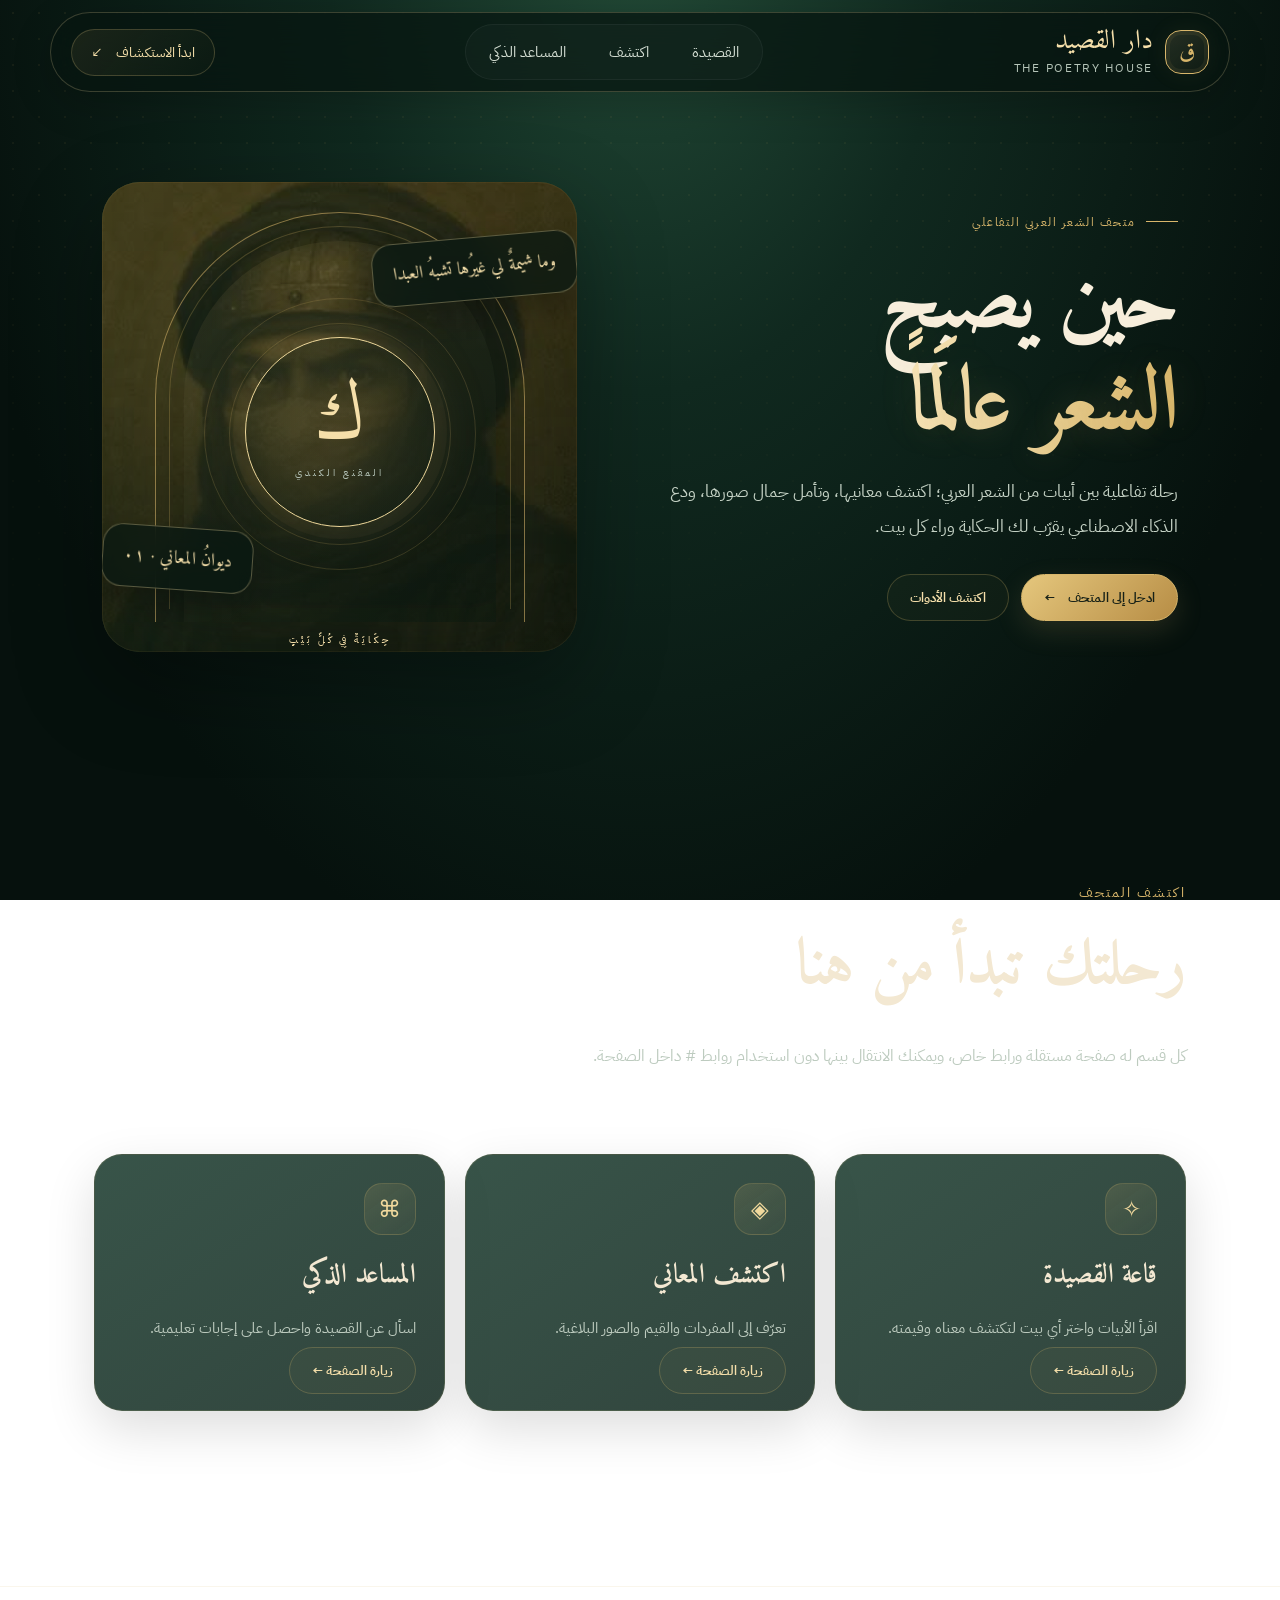
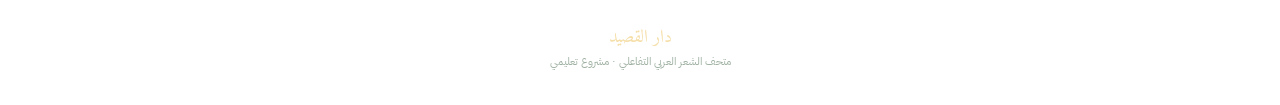
==== index.html @ 6279e316 "Initial website upload" ====
<!DOCTYPE html><html lang="ar" dir="rtl"><head><meta charset="UTF-8"><meta name="viewport" content="width=device-width, initial-scale=1.0"><meta name="theme-color" content="#071b18"><title>الرئيسية | دار القصيد</title><style>
@import url('https://fonts.googleapis.com/css2?family=Amiri:wght@400;700&family=IBM+Plex+Sans+Arabic:wght@400;500;600;700&display=swap');
:root{--bg:#071714;--bg2:#0b211c;--panel:#102a23;--panel2:#14352b;--gold:#d8b66b;--gold2:#f1d99d;--muted:#a9b9ae;--cream:#f4ead4;--line:rgba(216,182,107,.22);--shadow:0 24px 70px rgba(0,0,0,.35)}
*{box-sizing:border-box}html{scroll-behavior:smooth}body{margin:0;background:radial-gradient(ellipse at 50% -20%,#1b4535 0%,#0b211c 42%,#06120f 100%);color:var(--cream);font-family:'IBM Plex Sans Arabic',sans-serif;overflow-x:hidden}
body:before{content:"";position:fixed;inset:0;pointer-events:none;opacity:.12;background-image:radial-gradient(#d8b66b 1px,transparent 1px);background-size:34px 34px;mask-image:linear-gradient(to bottom,black,transparent 80%);z-index:-1}
a{color:inherit;text-decoration:none}button{font:inherit;cursor:pointer}
.topbar{height:76px;display:flex;align-items:center;justify-content:space-between;padding:0 clamp(18px,5vw,76px);border-bottom:1px solid rgba(216,182,107,.13);background:rgba(5,19,16,.68);backdrop-filter:blur(18px);position:sticky;top:0;z-index:20}
.brand{display:flex;align-items:center;gap:12px}.brand-mark{width:39px;height:39px;border:1px solid var(--gold);border-radius:50%;display:grid;place-items:center;color:var(--gold);font-family:Amiri;font-size:24px;box-shadow:inset 0 0 0 4px rgba(216,182,107,.08)}.brand-name{font-family:Amiri,serif;font-size:25px;color:var(--gold2);line-height:1}.brand-sub{font-size:10px;color:var(--muted);letter-spacing:2px;margin-top:4px}
.nav{display:flex;gap:28px;color:#c6d0c7;font-size:13px}.nav a{transition:.25s}.nav a:hover{color:var(--gold2)}.top-cta{border:1px solid var(--line);padding:9px 16px;border-radius:30px;color:var(--gold2);font-size:12px;background:rgba(216,182,107,.06)}
.hero{min-height:610px;display:grid;grid-template-columns:1.05fr .95fr;align-items:center;gap:30px;padding:72px clamp(22px,8vw,130px) 80px;position:relative;max-width:1500px;margin:auto}
.eyebrow{display:flex;align-items:center;gap:10px;color:var(--gold);font-size:12px;letter-spacing:1.5px}.eyebrow:before{content:"";width:32px;height:1px;background:var(--gold)}
.hero h1{font-family:Amiri,serif;font-size:clamp(52px,7vw,92px);line-height:1.14;margin:22px 0 18px;font-weight:700;color:#f7eedc}.hero h1 span{color:var(--gold2);text-shadow:0 0 36px rgba(216,182,107,.18)}
.hero p{max-width:550px;color:#b5c3b8;line-height:2.1;font-size:16px;margin:0 0 30px}
.actions{display:flex;gap:12px;flex-wrap:wrap}.btn{padding:13px 22px;border-radius:4px;border:1px solid var(--gold);font-weight:600;font-size:13px;transition:.25s}.btn.primary{background:linear-gradient(135deg,#e5c77e,#b38a43);color:#14231b;box-shadow:0 10px 30px rgba(216,182,107,.16)}.btn.primary:hover{transform:translateY(-3px);box-shadow:0 15px 36px rgba(216,182,107,.25)}.btn.ghost{color:var(--gold2);background:transparent}.btn.ghost:hover{background:rgba(216,182,107,.09)}
.hero-art{height:430px;position:relative;display:grid;place-items:center}
.arch{width:min(370px,82%);height:410px;border:1px solid rgba(216,182,107,.58);border-bottom:0;border-radius:190px 190px 0 0;position:relative;padding:12px;box-shadow:0 0 80px rgba(216,182,107,.08),inset 0 0 50px rgba(216,182,107,.04)}
.arch:before{content:"";position:absolute;inset:13px;border:1px solid rgba(216,182,107,.24);border-bottom:0;border-radius:180px 180px 0 0}
.arch-inner{position:absolute;inset:28px 28px 0;border-radius:160px 160px 0 0;background:radial-gradient(ellipse at 50% 35%,rgba(216,182,107,.18),transparent 55%),linear-gradient(180deg,#173b2e,#0a1d18);display:flex;align-items:center;justify-content:center;overflow:hidden}
.arch-inner:before,.arch-inner:after{content:"";position:absolute;border:1px solid rgba(216,182,107,.18);width:220px;height:220px;border-radius:50%;top:82px}
.arch-inner:after{width:270px;height:270px;top:57px}
.medallion{width:190px;height:190px;border:1px solid rgba(216,182,107,.55);border-radius:50%;display:grid;place-items:center;text-align:center;position:relative;z-index:2;background:rgba(5,20,16,.45);box-shadow:0 0 60px rgba(216,182,107,.12)}
.medallion .big{font-family:Amiri;font-size:78px;color:var(--gold2);line-height:1}.medallion small{font-size:10px;letter-spacing:3px;color:var(--muted)}
.floating{position:absolute;border:1px solid var(--line);background:rgba(8,28,22,.88);backdrop-filter:blur(10px);padding:12px 16px;color:var(--gold2);font-family:Amiri;font-size:18px;box-shadow:var(--shadow)}.float-one{top:55px;right:0;transform:rotate(-5deg)}.float-two{bottom:62px;left:0;transform:rotate(4deg)}
.hero-note{position:absolute;bottom:5px;right:50%;transform:translateX(50%);font-size:10px;letter-spacing:3px;color:rgba(216,182,107,.55);white-space:nowrap}
.section{max-width:1240px;margin:auto;padding:72px 28px}.section-head{display:flex;align-items:end;justify-content:space-between;gap:20px;margin-bottom:32px}.kicker{font-size:11px;letter-spacing:2px;color:var(--gold)}h2{font-family:Amiri,serif;font-size:clamp(34px,4vw,48px);margin:8px 0 0;color:#f3e8d2}.section-head p{color:var(--muted);font-size:13px;max-width:420px;line-height:1.9;margin:0}
.poem-layout{display:grid;grid-template-columns:1fr 310px;gap:22px;align-items:stretch}
.poem-card{border:1px solid var(--line);background:linear-gradient(145deg,rgba(20,53,43,.88),rgba(8,27,22,.92));padding:30px;position:relative;overflow:hidden;box-shadow:var(--shadow)}
.poem-card:before{content:"۞";position:absolute;left:18px;top:0;font-family:Amiri;font-size:100px;color:rgba(216,182,107,.055)}
.poem-top{display:flex;justify-content:space-between;align-items:center;margin-bottom:25px;position:relative}.poem-label{color:var(--gold);font-size:11px;letter-spacing:1px}.poem-count{font-size:11px;color:var(--muted)}
.verses{display:grid;gap:9px}.verse{display:grid;grid-template-columns:34px 1fr;gap:12px;padding:13px 12px;border:1px solid transparent;transition:.25s;cursor:pointer;align-items:center}.verse:hover,.verse.active{background:rgba(216,182,107,.07);border-color:rgba(216,182,107,.3)}.verse-num{color:var(--gold);font-family:Amiri;font-size:18px}.verse-text{font-family:Amiri,serif;font-size:clamp(17px,2vw,22px);line-height:1.9;color:#f2e9d9}
.detail-panel{border:1px solid var(--line);background:rgba(13,39,31,.8);padding:25px;display:flex;flex-direction:column;min-height:100%}.detail-label{color:var(--gold);font-size:10px;letter-spacing:1.5px}.detail-panel h3{font-family:Amiri;font-size:29px;font-weight:400;margin:13px 0;color:var(--gold2)}.detail-panel p{font-size:13px;line-height:2.1;color:#c0cdc2;margin:0}.detail-divider{height:1px;background:var(--line);margin:20px 0}.detail-meta{margin-top:auto;padding-top:18px;color:#8fa397;font-size:11px;line-height:1.9}.detail-actions{display:flex;gap:8px;margin-top:20px}.small-btn{flex:1;padding:10px 8px;background:transparent;border:1px solid var(--line);color:var(--gold2);font-size:11px}.small-btn:hover{background:rgba(216,182,107,.1)}
.features{display:grid;grid-template-columns:repeat(3,1fr);gap:15px}.feature{padding:24px;border:1px solid var(--line);background:linear-gradient(145deg,rgba(18,47,38,.8),rgba(8,25,20,.7));min-height:170px;position:relative;overflow:hidden;transition:.3s}.feature:hover{transform:translateY(-5px);border-color:rgba(216,182,107,.55)}.feature-icon{font-size:23px;color:var(--gold);margin-bottom:17px}.feature h3{font-family:Amiri;font-size:24px;margin:0 0 7px;color:#f1e6d1}.feature p{color:var(--muted);font-size:12px;line-height:1.9;margin:0}
.ai-section{background:linear-gradient(110deg,rgba(17,49,38,.85),rgba(7,24,19,.88));border-top:1px solid var(--line);border-bottom:1px solid var(--line)}.ai-wrap{max-width:1000px;margin:auto;padding:75px 28px;display:grid;grid-template-columns:.8fr 1.2fr;gap:55px;align-items:center}.ai-copy h2{font-size:43px}.ai-copy p{color:var(--muted);line-height:2;font-size:13px}.ai-chat{border:1px solid var(--line);background:#091d17;padding:22px;box-shadow:var(--shadow)}.chat-head{display:flex;align-items:center;gap:10px;padding-bottom:16px;border-bottom:1px solid var(--line);color:var(--gold2);font-size:13px}.status{width:7px;height:7px;border-radius:50%;background:#91c69a;box-shadow:0 0 12px #91c69a}.chat-messages{min-height:180px;max-height:270px;overflow:auto;padding:16px 0;display:flex;flex-direction:column;gap:12px}.bubble{padding:12px 14px;max-width:90%;font-size:12px;line-height:1.9}.bubble.bot{align-self:flex-start;background:#143329;color:#d9e3d8;border-right:2px solid var(--gold)}.bubble.user{align-self:flex-end;background:#d4b36c;color:#17251c}.chat-form{display:flex;gap:8px}.chat-form input{flex:1;min-width:0;background:#102820;border:1px solid var(--line);padding:13px;color:var(--cream);outline:none;font:inherit;font-size:12px}.chat-form input:focus{border-color:var(--gold)}.chat-form button{background:var(--gold);border:0;padding:0 17px;color:#15251c;font-weight:700;font-size:12px}
.footer{padding:30px 24px;text-align:center;color:#81958a;font-size:11px}.footer strong{font-family:Amiri;font-size:18px;color:var(--gold2);font-weight:400}
.modal{position:fixed;inset:0;background:rgba(0,0,0,.72);backdrop-filter:blur(8px);display:none;place-items:center;z-index:50;padding:20px}.modal.open{display:grid}.modal-box{width:min(620px,100%);background:#0d281f;border:1px solid var(--gold);padding:30px;position:relative;box-shadow:var(--shadow)}.modal-close{position:absolute;left:15px;top:12px;background:none;border:0;color:var(--gold);font-size:24px}.modal-box h3{font-family:Amiri;font-size:32px;color:var(--gold2);margin:0 0 12px}.modal-box p{color:#c1cec3;line-height:2;font-size:14px}.modal-verse{font-family:Amiri;font-size:23px;line-height:2;color:var(--cream);padding:18px;background:rgba(216,182,107,.07);border-right:2px solid var(--gold)}
@media(max-width:850px){.hero{grid-template-columns:1fr;padding-top:55px;text-align:center}.hero p{margin-inline:auto}.eyebrow,.actions{justify-content:center}.hero-art{height:380px;grid-row:1}.arch{height:350px}.poem-layout{grid-template-columns:1fr}.detail-panel{min-height:260px}.ai-wrap{grid-template-columns:1fr;gap:25px}.features{grid-template-columns:repeat(2,1fr)}.section-head{display:block}.section-head p{margin-top:12px}.nav{display:none}}
@media(max-width:520px){.topbar{height:65px}.brand-name{font-size:22px}.top-cta{font-size:10px;padding:8px 11px}.hero{padding-inline:20px}.hero-art{height:330px}.arch{height:315px;width:75%}.medallion{width:155px;height:155px}.medallion .big{font-size:62px}.float-one{right:-5px;top:35px}.float-two{left:-4px;bottom:42px}.section{padding:55px 16px}.poem-card{padding:18px 12px}.verse{grid-template-columns:25px 1fr;padding:10px 5px}.verse-text{font-size:17px}.features{grid-template-columns:1fr}.ai-wrap{padding:55px 16px}.ai-copy h2{font-size:36px}.chat-form button{padding:0 12px}}

.topbar{border-radius:0 0 22px 22px}.nav a[aria-current="page"]{color:var(--gold2);border-bottom:1px solid var(--gold);padding-bottom:7px}
.page-wrap{max-width:1200px;margin:0 auto;padding:65px 24px 85px}.page-intro{margin-bottom:30px}.page-intro h1{font-family:Amiri,serif;font-size:clamp(42px,6vw,68px);margin:10px 0;color:#f7eedc}.page-intro p{color:var(--muted);line-height:2;max-width:680px}
.home-grid{display:grid;grid-template-columns:repeat(3,1fr);gap:18px}.home-card{border:1px solid var(--line);border-radius:22px;padding:25px;background:linear-gradient(145deg,rgba(20,53,43,.88),rgba(8,27,22,.92));transition:.25s}.home-card:hover{transform:translateY(-5px);border-color:var(--gold)}.home-card h2{font-size:27px}.home-card p{color:var(--muted);line-height:2;font-size:13px}.round-panel{border:1px solid var(--line);border-radius:24px;background:rgba(13,39,31,.8);padding:25px;box-shadow:var(--shadow)}
@media(max-width:760px){.home-grid{grid-template-columns:1fr}.page-wrap{padding:45px 16px}}

/* Readability improvement */
.brand-sub{font-size:12px}.top-cta{font-size:14px}.nav{font-size:15px}
.kicker{font-size:14px}.home-card p{font-size:15px;line-height:2}
.page-intro p{font-size:17px}.small-btn{font-size:14px}
.bubble{font-size:16px;line-height:1.9}
@media(max-width:760px){.nav{gap:14px;font-size:14px}}

/* DAR AL-QASID — premium redesign */
:root{--bg:#071612;--bg2:#0b211a;--panel:rgba(18,43,33,.78);--panel2:#183b2d;--gold:#d8b66b;--gold2:#f5dfaa;--muted:#b5c4b8;--cream:#f7f0df;--line:rgba(232,201,132,.22);--shadow:0 28px 80px rgba(0,0,0,.32)}
body{background:radial-gradient(ellipse at 50% -12%,#244d39 0%,#10291f 35%,#06110d 78%);background-attachment:fixed}
body:before{opacity:.075;background-size:26px 26px}
.topbar{height:auto;min-height:76px;position:sticky;top:12px;margin:12px auto 0;width:min(1180px,calc(100% - 30px));padding:11px 20px;border:1px solid rgba(239,213,158,.22);border-radius:999px;background:rgba(7,22,16,.76);box-shadow:0 12px 40px #0003;backdrop-filter:blur(24px);gap:18px}
.brand-mark{width:44px;height:44px;border-radius:16px;background:linear-gradient(145deg,#f2d99d22,#d8b66b08);box-shadow:inset 0 0 0 4px #d8b66b12,0 0 24px #d8b66b12}
.brand-name{font-size:27px}.brand-sub{letter-spacing:1.7px}
.nav{gap:7px;padding:5px;border:1px solid #ffffff0c;border-radius:999px;background:#ffffff06}
.nav a{padding:11px 18px;border-radius:999px;color:#d4ded3;white-space:nowrap}
.nav a:hover,.nav a[aria-current="page"]{background:linear-gradient(135deg,#d8b66b22,#f4dfaa12);color:var(--gold2);box-shadow:inset 0 0 0 1px #d8b66b35}
.top-cta{padding:12px 19px;border-radius:999px;background:linear-gradient(135deg,#d8b66b18,#d8b66b05);white-space:nowrap}
.hero{max-width:1320px;min-height:660px;padding-top:80px;padding-bottom:90px;gap:clamp(30px,6vw,90px)}
.hero h1{letter-spacing:-1.5px}.hero h1 span{background:linear-gradient(90deg,#f6e4b8,#d8b66b);-webkit-background-clip:text;background-clip:text;color:transparent}
.hero-copy>p{font-size:17px;line-height:2.05;max-width:560px;color:#c5d2c5}
.hero-art{min-height:470px;position:relative;isolation:isolate;border-radius:38px;overflow:hidden;background:linear-gradient(145deg,#1b4834,#0b2119);box-shadow:0 32px 90px #0005,inset 0 0 0 1px #d8b66b30}
.hero-art:before{content:"";position:absolute;inset:0;background:linear-gradient(180deg,#06140a20,#06140a80),url('images.jpg') center/cover;opacity:.66;z-index:-1;transform:scale(1.03)}
.arch{filter:drop-shadow(0 22px 35px #0007)}.arch-inner{background:linear-gradient(145deg,#e8c87918,#07181155);backdrop-filter:blur(5px)}
.medallion{border-color:#f0d99b;background:radial-gradient(circle,#d8b66b25,#081a1250);box-shadow:0 0 0 12px #d8b66b0b,0 0 60px #d8b66b25}
.floating{border:1px solid #f1d99b55;background:#071711b9;backdrop-filter:blur(14px);border-radius:20px;padding:15px 20px;box-shadow:0 14px 35px #0004}
.hero-note{color:#f5dfaa;text-shadow:0 2px 15px #000}
.page-wrap{max-width:1220px;padding-inline:clamp(18px,5vw,65px)}
.page-intro{padding:65px 0 36px}.page-intro h1,.page-intro h2{font-size:clamp(38px,5vw,65px);letter-spacing:-.8px}
.page-intro p{font-size:16px;line-height:2;color:#bdcbbf;max-width:680px}
.home-grid{gap:20px}.home-card,.round-panel,.poem-card{border:1px solid #d8b66b20;border-radius:28px;background:linear-gradient(145deg,#153629d9,#0d241bd9);box-shadow:0 18px 50px #0002;overflow:hidden;transition:transform .3s,border-color .3s,box-shadow .3s}
.home-card{padding:28px;position:relative}.home-card:hover{transform:translateY(-5px);border-color:#d8b66b65;box-shadow:0 25px 60px #0003}
.home-card h2{font-size:27px}.home-card p{font-size:15px;line-height:1.95;color:#bdcbbf}
.feature-icon{width:52px;height:52px;border-radius:18px;display:grid;place-items:center;background:linear-gradient(145deg,#d8b66b24,#d8b66b08);border:1px solid #d8b66b35;color:#f1d99d;font-size:23px}
.btn,.small-btn{border-radius:999px!important}.btn{padding:13px 22px}.btn.primary{background:linear-gradient(135deg,#e5c77d,#b78d45);color:#172117;box-shadow:0 10px 28px #d8b66b25}.btn.ghost{border:1px solid #d8b66b40;background:#d8b66b08}
.round-panel{padding:clamp(18px,3vw,32px)}.poem-layout{gap:22px}.poem-card{background:#0d241b;padding:20px;border-radius:24px}
.verse{border-radius:18px;margin:9px 0;padding:17px 20px;transition:.25s}.verse:hover,.verse.active{background:#d8b66b12;border-color:#d8b66b55}
.verse-text{font-size:clamp(18px,2.2vw,24px);line-height:2.2}
.footer{margin-top:90px;padding:35px 20px;border-top:1px solid #d8b66b20;color:#9fb1a2;text-align:center}
.chat-head{border-radius:18px;padding:16px;background:#d8b66b0d}.bubble{border-radius:20px!important;line-height:1.9}.chat-form input{border-radius:999px!important}.chat-form button{border-radius:999px!important;background:linear-gradient(135deg,#e5c77d,#b78d45);color:#172117}
.quiz-card,details,.qa-item{border-radius:20px!important}.quiz-card{background:#102b20!important;border:1px solid #d8b66b22!important}
img{max-width:100%}
@media(max-width:760px){.topbar{top:7px;margin-top:7px;width:calc(100% - 14px);padding:9px 12px;border-radius:26px;flex-wrap:wrap;justify-content:center}.brand{margin-inline:auto}.nav{order:3;width:100%;justify-content:center;gap:2px}.nav a{padding:10px 13px;font-size:12px}.top-cta{display:none}.hero{grid-template-columns:1fr;padding:55px 20px 45px;min-height:auto}.hero-art{min-height:350px;order:-1;border-radius:28px}.hero h1{font-size:clamp(48px,12vw,72px)}.page-intro{padding-top:45px}.home-grid{grid-template-columns:1fr!important}.floating{font-size:12px}.page-wrap{padding-inline:18px}}

</style></head><body>
<header class="topbar">
 <a class="brand" href="/"><div class="brand-mark">ق</div><div><div class="brand-name">دار القصيد</div><div class="brand-sub">THE POETRY HOUSE</div></div></a>
 <nav class="nav"><a href="/page/poem/" >القصيدة</a><a href="/page/discover/" >اكتشف</a><a href="/page/ask/" >المساعد الذكي</a></nav>
 <a class="top-cta" href="/page/poem/">ابدأ الاستكشاف　↙</a>
</header>
<main class="hero"><div class="hero-copy"><div class="eyebrow">متحف الشعر العربي التفاعلي</div><h1>حين يصبح<br><span>الشعر عالَماً</span></h1><p>رحلة تفاعلية بين أبيات من الشعر العربي؛ اكتشف معانيها، وتأمل جمال صورها، ودع الذكاء الاصطناعي يقرّب لك الحكاية وراء كل بيت.</p><div class="actions"><a class="btn primary" href="/page/poem/">ادخل إلى المتحف　←</a><a class="btn ghost" href="/page/discover/">اكتشف الأدوات</a></div></div><div class="hero-art"><div class="arch"><div class="arch-inner"><div class="medallion"><div><div class="big">ك</div><small>المقنع الكندي</small></div></div></div></div><div class="floating float-one">وما شيمةٌ لي غيرُها تشبهُ العبدا</div><div class="floating float-two">ديوانُ المعاني · ٠١</div><div class="hero-note">حِكَايَةٌ فِي كُلِّ بَيْتٍ</div></div></main>
<section class="page-wrap"><div class="page-intro"><div class="kicker">اكتشف المتحف</div><h2>رحلتك تبدأ من هنا</h2><p>كل قسم له صفحة مستقلة ورابط خاص، ويمكنك الانتقال بينها دون استخدام روابط # داخل الصفحة.</p></div><div class="home-grid"><a class="home-card" href="/page/poem/"><div class="feature-icon">✧</div><h2>قاعة القصيدة</h2><p>اقرأ الأبيات واختر أي بيت لتكتشف معناه وقيمته.</p><span class="btn ghost">زيارة الصفحة ←</span></a><a class="home-card" href="/page/discover/"><div class="feature-icon">◈</div><h2>اكتشف المعاني</h2><p>تعرّف إلى المفردات والقيم والصور البلاغية.</p><span class="btn ghost">زيارة الصفحة ←</span></a><a class="home-card" href="/page/ask/"><div class="feature-icon">⌘</div><h2>المساعد الذكي</h2><p>اسأل عن القصيدة واحصل على إجابات تعليمية.</p><span class="btn ghost">زيارة الصفحة ←</span></a></div></section><footer class="footer"><strong>دار القصيد</strong><br>متحف الشعر العربي التفاعلي · مشروع تعليمي</footer><script>
const data=[
{title:"حفظ الغائب",verse:"وَإِنْ ضَيَّعُوا غَيْبِي حَفِظْتُ غُيُوبَهُمْ　　وَإِنْ هُمْ هَوَوْا فِي غَيِّهِمْ هَوَيْتُ لَهُمْ رُشْدَا",text:"يعبّر الشاعر عن الوفاء؛ فإذا أساء الآخرون إليه في غيابه، فإنه يحفظ أسرارهم ولا يذكرهم بسوء. وحتى إن ضلّوا الطريق، يتمنى لهم الهداية والرشد.",value:"الوفاء، حفظ الأسرار، وتمني الخير للآخرين.",meta:"تأمل: الخُلُق الكريم يظهر عندما لا يكون صاحبه حاضرًا ليراه الناس."},
{title:"التفاؤل للآخرين",verse:"وَإِنْ زَجَرُوا طَيْرًا بِنَحْسٍ تَمُرُّ بِي　　زَجَرْتُ لَهُمْ طَيْرًا تَمُرُّ بِهِمْ سَعْدَا",text:"يشير البيت إلى أن الشاعر لا يبادل الناس التشاؤم أو يتمنى لهم السوء؛ بل يتمنى لهم الحظ الطيب والخير، حتى لو قابل منهم ما لا يسرّه.",value:"التفاؤل، حسن النية، وتمني الخير للناس.",meta:"الفكرة: لا تجعل تصرفات الآخرين السيئة تغيّر نيتك الطيبة."},
{title:"المحبة رغم القطيعة",verse:"وَإِنْ قَطَعُوا مِنِّي الأَوَاصِرَ ضِلَّةً　　وَصَلْتُ لَهُمْ مِنِّي المَحَبَّةَ وَالوُدَّا",text:"حتى لو قطع الآخرون روابط المودة معه بسبب خطأ أو جفاء، فإنه يختار أن يصلهم بالمحبة والود، ولا يرد القطيعة بقطيعة مثلها.",value:"صلة العلاقات، التسامح، والمحبة.",meta:"مفردة: الأواصر تعني الروابط والصلات بين الناس."},
{title:"ترك الحقد",verse:"وَلَا أَحْمِلُ الحِقْدَ القَدِيمَ عَلَيْهِمُ　　وَلَيْسَ كَرِيمُ القَوْمِ مَنْ يَحْمِلُ الحِقْدَا",text:"يؤكد الشاعر أنه لا يحتفظ بالضغينة في قلبه، ويرى أن صاحب الخُلُق الكريم لا يجعل الحقد صفة ملازمة له.",value:"العفو، التسامح، ونقاء القلب.",meta:"رسالة البيت: القوة الأخلاقية تظهر في القدرة على تجاوز الإساءة."},
{title:"الكرم والعطاء",verse:"لَهُمْ جُلُّ مَالِي إِنْ تَتَابَعَ لِي غِنًى　　وَإِنْ قَلَّ مَالِي لَمْ أُكَلِّفْهُمُ رِفْدَا",text:"يقول الشاعر إنه يعطي الآخرين من ماله الكثير عندما يكون ميسورًا، أما إذا قلّ ماله فلا يحمّلهم مسؤولية مساعدته أو يطلب منهم العطاء.",value:"الكرم، العزة، ومراعاة أحوال الآخرين.",meta:"مفردة: الرِّفد هو العون أو المساعدة."},
{title:"إكرام الضيف",verse:"وَإِنِّي لَعَبْدُ الضَّيْفِ مَا دَامَ نَازِلًا　　وَمَا شِيمَةٌ لِي غَيْرُهَا تُشْبِهُ العَبْدَا",text:"يبالغ الشاعر في وصف تواضعه وخدمته للضيف؛ فهو يكرمه ويعتني به طوال إقامته، ويعدّ إكرام الضيف من أبرز صفاته.",value:"الضيافة، التواضع، وخدمة الضيف.",meta:"مفردة: شيمة تعني الخُلُق أو الصفة الثابتة في الإنسان."}
];
let current=0;
const $=id=>document.getElementById(id);
function selectVerse(i){current=(i+data.length)%data.length;document.querySelectorAll('.verse').forEach((v,n)=>v.classList.toggle('active',n===current));const d=data[current];$('detailPanel').querySelector('.detail-label').textContent='نافذة المعنى · البيت '+['٨','٩','١٠','١١','١٢','١٣'][current];$('detailTitle').textContent=d.title;$('detailText').textContent=d.text;$('detailValue').textContent=d.value;$('detailMeta').textContent=d.meta;}
document.querySelectorAll('.verse').forEach(v=>v.addEventListener('click',()=>selectVerse(Number(v.dataset.index))));
$('nextVerse').addEventListener('click',()=>selectVerse(current+1));
$('openVerse').addEventListener('click',()=>{const d=data[current];$('modalTitle').textContent=d.title;$('modalVerse').textContent=d.verse;$('modalExplain').textContent=d.text;$('verseModal').classList.add('open')});
$('closeModal').addEventListener('click',()=>$('verseModal').classList.remove('open'));
$('verseModal').addEventListener('click',e=>{if(e.target===$('verseModal'))$('verseModal').classList.remove('open')});
function answer(q){
 const s=q.toLowerCase();
 if(s.includes('الفكرة')||s.includes('عام'))return 'تدور الأبيات حول مكارم الأخلاق: الوفاء، وحفظ الأسرار، وتمني الخير للآخرين، وصلة المودة، وترك الحقد، والكرم، وإكرام الضيف. ويقدّم الشاعر هذه الصفات بوصفها مبادئ ثابتة لا تتغير بسبب إساءة الآخرين.';
 if(s.includes('الأواصر'))return 'الأواصر هي الروابط والصلات التي تجمع الناس، مثل روابط القرابة والصداقة والمودة. وفي البيت يقول الشاعر إنه يحافظ على المحبة حتى لو قطع الآخرون هذه الروابط.';
 if(s.includes('الصفات')||s.includes('يمدح'))return 'يمدح الشاعر الوفاء، والتسامح، والكرم، وحفظ الأسرار، وحسن النية، وإكرام الضيف. وكلها صفات تدل على النبل وحسن الخلق.';
 if(s.includes('الحقد'))return 'المقصود أن الإنسان الكريم لا يحتفظ بالضغينة القديمة ولا يجعل الإساءة سببًا لامتلاء قلبه بالحقد. البيت يدعو إلى العفو وصفاء النفس.';
 if(s.includes('الضيف')||s.includes('الضيافة'))return 'يصف الشاعر نفسه بأنه يخدم ضيفه ويكرمه ما دام مقيمًا عنده. وهذا تعبير قوي عن اعتزازه بالضيافة وجعلها خُلُقًا أساسيًا.';
 if(s.includes('الرفد'))return 'الرِّفد يعني العون أو المساعدة. والمعنى أن الشاعر يعطي من ماله حين تتوفر له السعة، ولا يطلب من الآخرين أن يساعدوه إذا قلّ ماله.';
 if(s.includes('زجر')||s.includes('الطير'))return 'يشير البيت إلى التفاؤل وتمني الخير. فحتى لو تشاءم الآخرون من طير مرّ به، فإنه يتمنى لهم أن يكون مرور الطير علامة سعد وخير.';
 if(s.includes('معنى')||s.includes('اشرح')||s.includes('شرح'))return 'اختر البيت الذي تريد شرحه من قاعة القصيدة، أو اكتب كلمة محددة منه. أستطيع توضيح المعنى المباشر والفكرة الأخلاقية التي يحملها.';
 if(s.includes('قيمة')||s.includes('أخلاق'))return 'من أبرز القيم: الوفاء، حفظ السر، التسامح، صلة الرحم والمودة، الكرم، والتواضع في إكرام الضيف.';
 return 'سؤال جميل. في هذه النسخة التجريبية أستطيع مساعدتك في شرح الأبيات ومعاني بعض المفردات والقيم الأخلاقية فيها. جرّب أن تسأل: ما الفكرة العامة؟ أو ما معنى الأواصر؟ أو ما الصفات التي يمدحها الشاعر؟';
}
function send(q){if(!q.trim())return;const box=$('chatMessages');const u=document.createElement('div');u.className='bubble user';u.textContent=q;box.appendChild(u);const b=document.createElement('div');b.className='bubble bot';b.textContent=answer(q);box.appendChild(b);box.scrollTop=box.scrollHeight;}
$('chatForm').addEventListener('submit',e=>{e.preventDefault();send($('chatInput').value);$('chatInput').value='';});
document.querySelectorAll('.quick').forEach(b=>b.addEventListener('click',()=>send(b.dataset.q)));
</script></body></html>
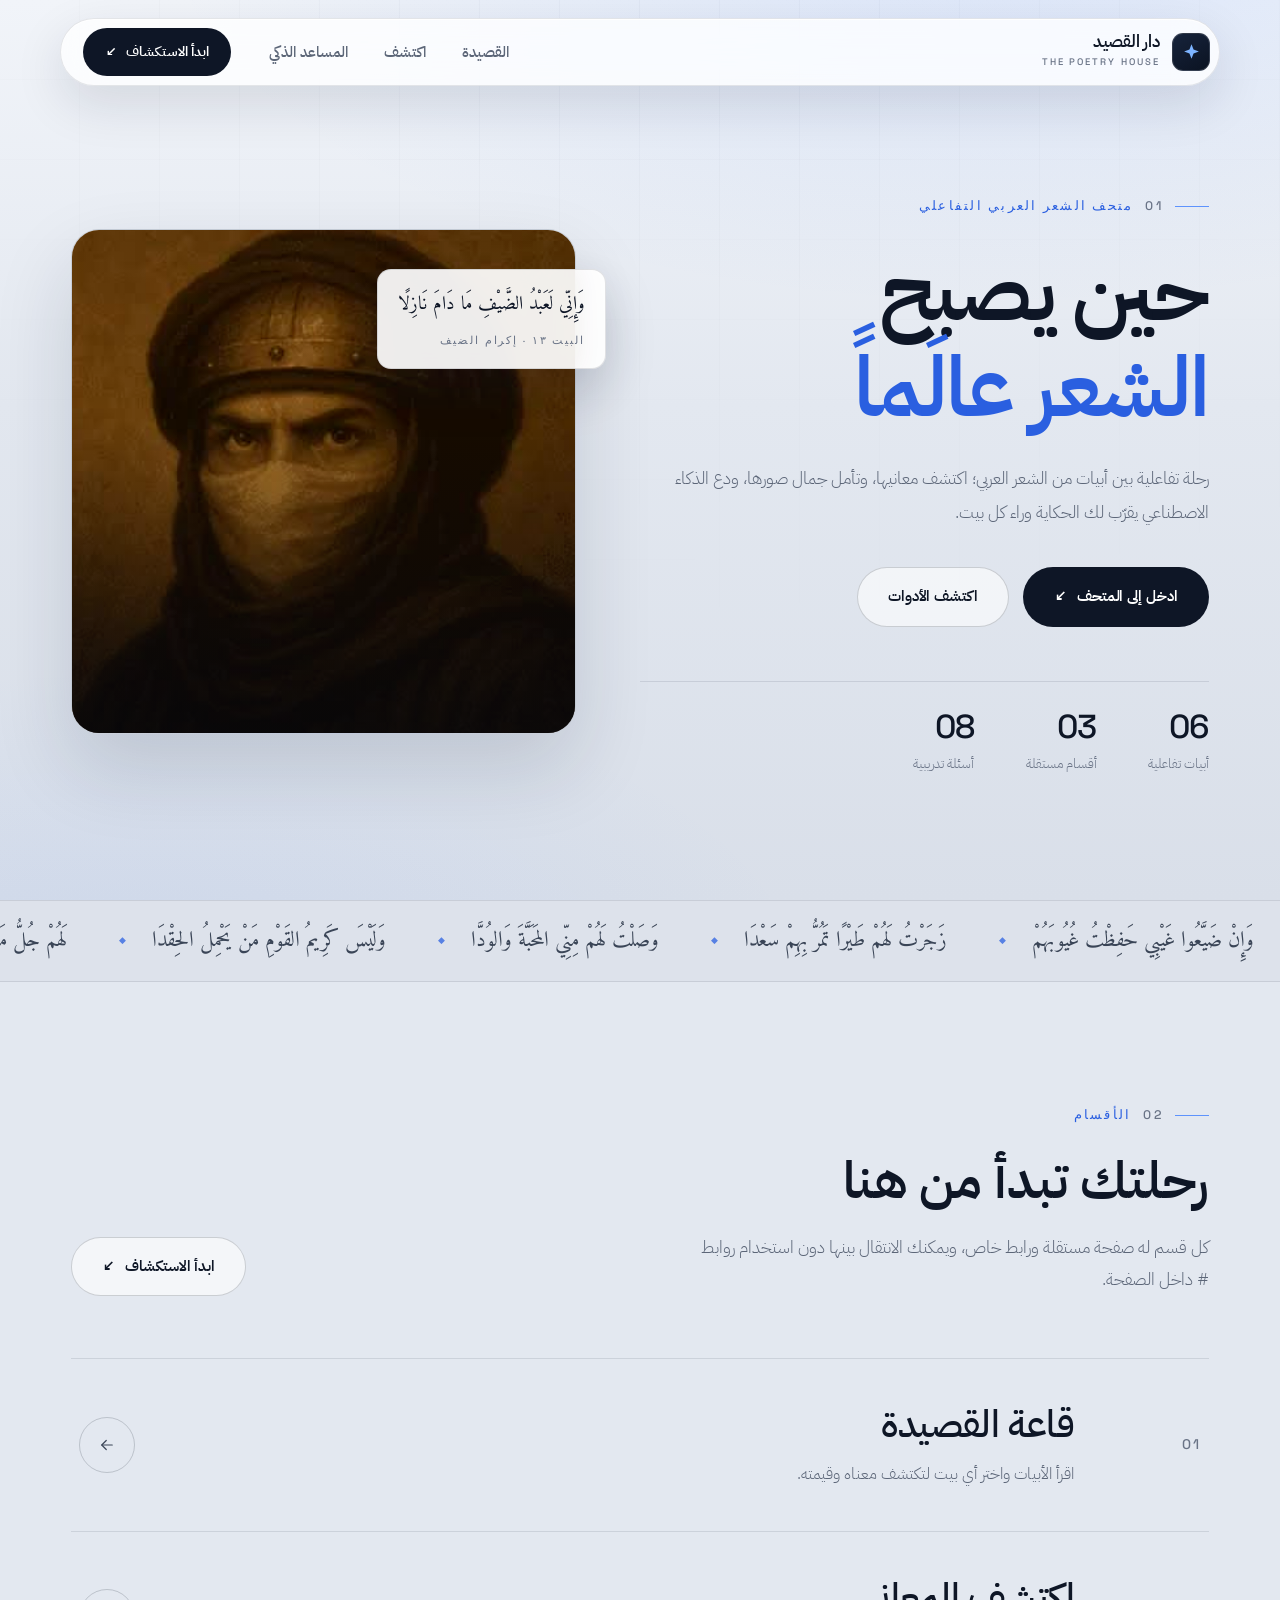
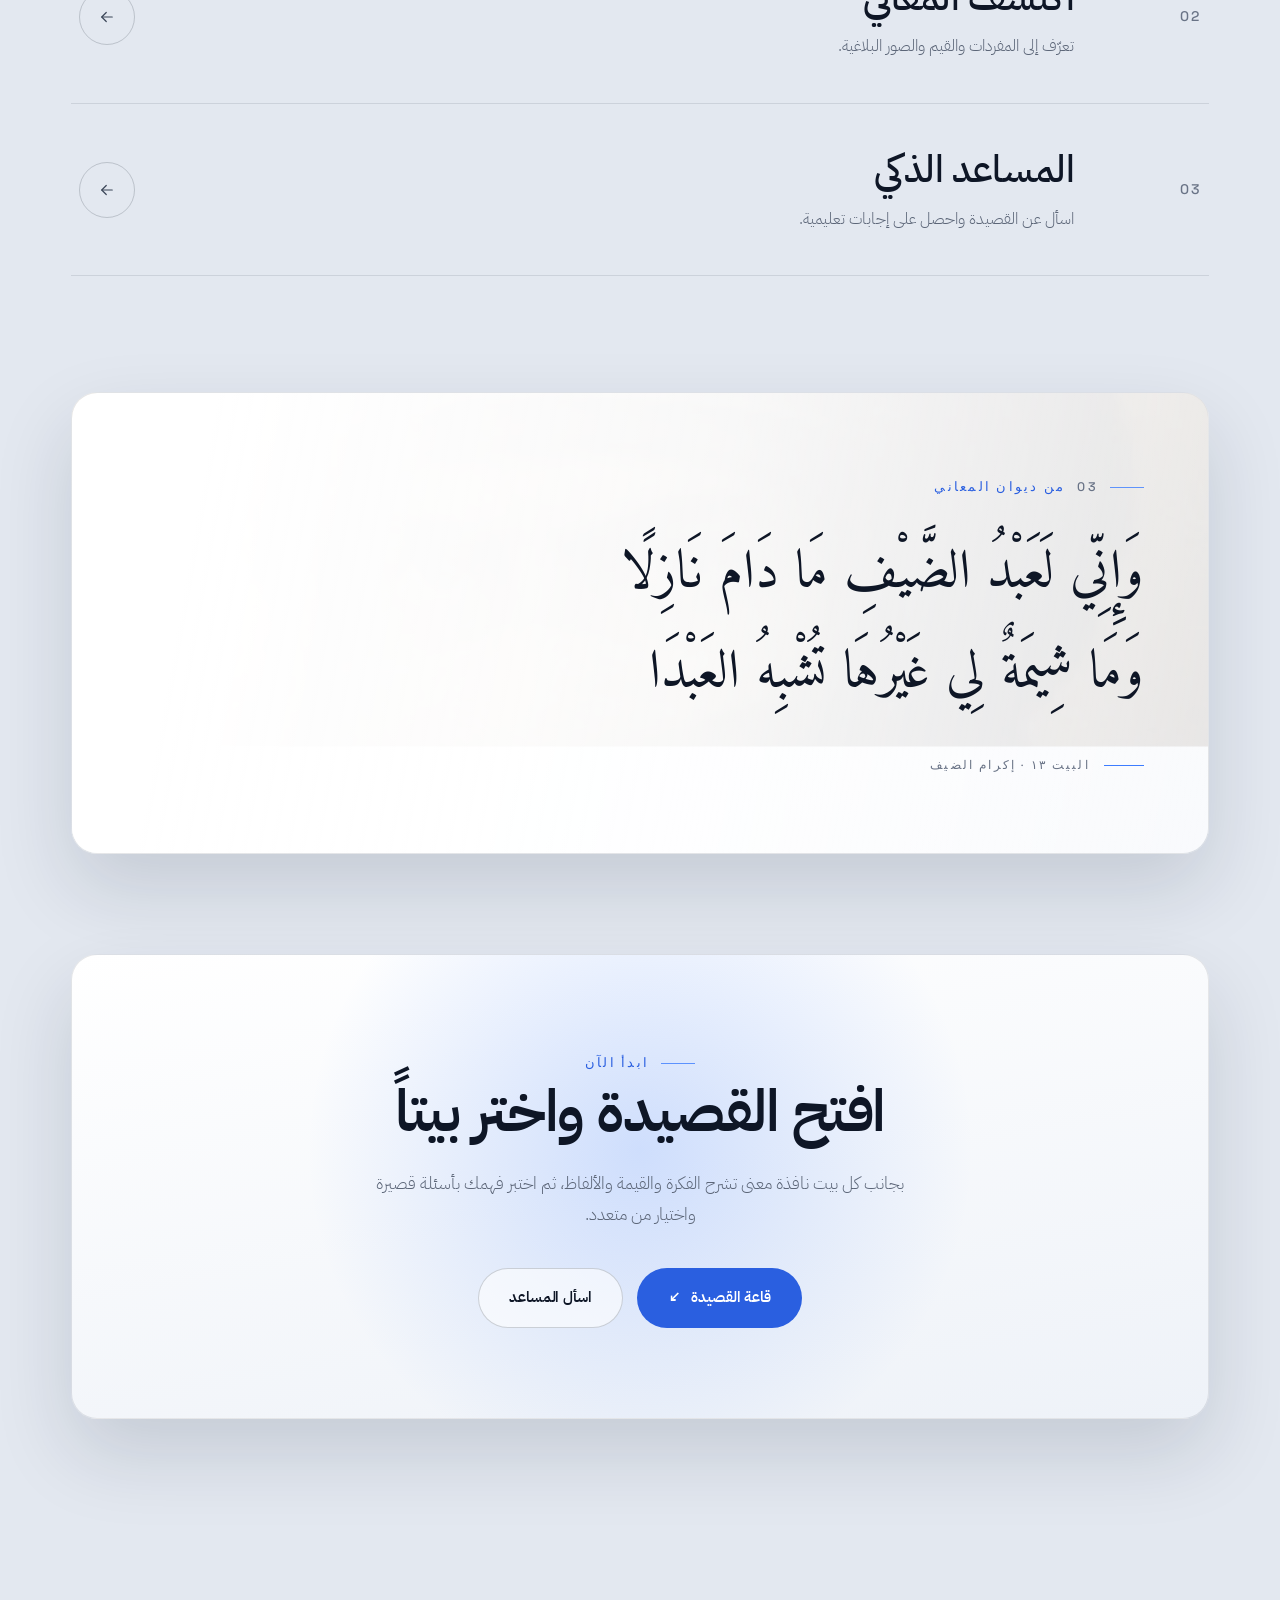
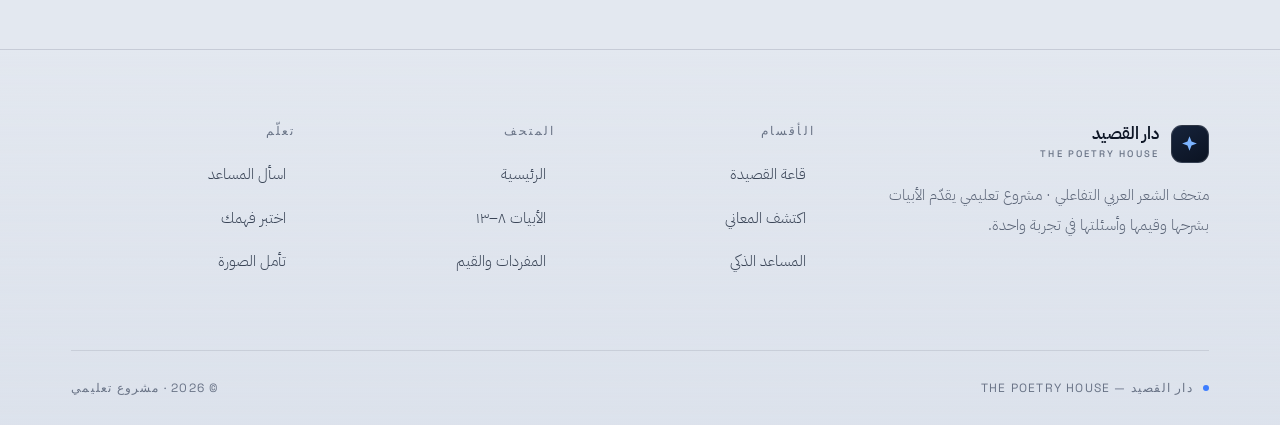
==== commit 74bb56f5: "Rebuild: light cinematic design system, interactions, Gemini assistant, portable relative links" ====
--- a/index.html
+++ b/index.html
@@ -1,128 +1,218 @@
-<!DOCTYPE html><html lang="ar" dir="rtl"><head><meta charset="UTF-8"><meta name="viewport" content="width=device-width, initial-scale=1.0"><meta name="theme-color" content="#071b18"><title>الرئيسية | دار القصيد</title><style>
-@import url('https://fonts.googleapis.com/css2?family=Amiri:wght@400;700&family=IBM+Plex+Sans+Arabic:wght@400;500;600;700&display=swap');
-:root{--bg:#071714;--bg2:#0b211c;--panel:#102a23;--panel2:#14352b;--gold:#d8b66b;--gold2:#f1d99d;--muted:#a9b9ae;--cream:#f4ead4;--line:rgba(216,182,107,.22);--shadow:0 24px 70px rgba(0,0,0,.35)}
-*{box-sizing:border-box}html{scroll-behavior:smooth}body{margin:0;background:radial-gradient(ellipse at 50% -20%,#1b4535 0%,#0b211c 42%,#06120f 100%);color:var(--cream);font-family:'IBM Plex Sans Arabic',sans-serif;overflow-x:hidden}
-body:before{content:"";position:fixed;inset:0;pointer-events:none;opacity:.12;background-image:radial-gradient(#d8b66b 1px,transparent 1px);background-size:34px 34px;mask-image:linear-gradient(to bottom,black,transparent 80%);z-index:-1}
-a{color:inherit;text-decoration:none}button{font:inherit;cursor:pointer}
-.topbar{height:76px;display:flex;align-items:center;justify-content:space-between;padding:0 clamp(18px,5vw,76px);border-bottom:1px solid rgba(216,182,107,.13);background:rgba(5,19,16,.68);backdrop-filter:blur(18px);position:sticky;top:0;z-index:20}
-.brand{display:flex;align-items:center;gap:12px}.brand-mark{width:39px;height:39px;border:1px solid var(--gold);border-radius:50%;display:grid;place-items:center;color:var(--gold);font-family:Amiri;font-size:24px;box-shadow:inset 0 0 0 4px rgba(216,182,107,.08)}.brand-name{font-family:Amiri,serif;font-size:25px;color:var(--gold2);line-height:1}.brand-sub{font-size:10px;color:var(--muted);letter-spacing:2px;margin-top:4px}
-.nav{display:flex;gap:28px;color:#c6d0c7;font-size:13px}.nav a{transition:.25s}.nav a:hover{color:var(--gold2)}.top-cta{border:1px solid var(--line);padding:9px 16px;border-radius:30px;color:var(--gold2);font-size:12px;background:rgba(216,182,107,.06)}
-.hero{min-height:610px;display:grid;grid-template-columns:1.05fr .95fr;align-items:center;gap:30px;padding:72px clamp(22px,8vw,130px) 80px;position:relative;max-width:1500px;margin:auto}
-.eyebrow{display:flex;align-items:center;gap:10px;color:var(--gold);font-size:12px;letter-spacing:1.5px}.eyebrow:before{content:"";width:32px;height:1px;background:var(--gold)}
-.hero h1{font-family:Amiri,serif;font-size:clamp(52px,7vw,92px);line-height:1.14;margin:22px 0 18px;font-weight:700;color:#f7eedc}.hero h1 span{color:var(--gold2);text-shadow:0 0 36px rgba(216,182,107,.18)}
-.hero p{max-width:550px;color:#b5c3b8;line-height:2.1;font-size:16px;margin:0 0 30px}
-.actions{display:flex;gap:12px;flex-wrap:wrap}.btn{padding:13px 22px;border-radius:4px;border:1px solid var(--gold);font-weight:600;font-size:13px;transition:.25s}.btn.primary{background:linear-gradient(135deg,#e5c77e,#b38a43);color:#14231b;box-shadow:0 10px 30px rgba(216,182,107,.16)}.btn.primary:hover{transform:translateY(-3px);box-shadow:0 15px 36px rgba(216,182,107,.25)}.btn.ghost{color:var(--gold2);background:transparent}.btn.ghost:hover{background:rgba(216,182,107,.09)}
-.hero-art{height:430px;position:relative;display:grid;place-items:center}
-.arch{width:min(370px,82%);height:410px;border:1px solid rgba(216,182,107,.58);border-bottom:0;border-radius:190px 190px 0 0;position:relative;padding:12px;box-shadow:0 0 80px rgba(216,182,107,.08),inset 0 0 50px rgba(216,182,107,.04)}
-.arch:before{content:"";position:absolute;inset:13px;border:1px solid rgba(216,182,107,.24);border-bottom:0;border-radius:180px 180px 0 0}
-.arch-inner{position:absolute;inset:28px 28px 0;border-radius:160px 160px 0 0;background:radial-gradient(ellipse at 50% 35%,rgba(216,182,107,.18),transparent 55%),linear-gradient(180deg,#173b2e,#0a1d18);display:flex;align-items:center;justify-content:center;overflow:hidden}
-.arch-inner:before,.arch-inner:after{content:"";position:absolute;border:1px solid rgba(216,182,107,.18);width:220px;height:220px;border-radius:50%;top:82px}
-.arch-inner:after{width:270px;height:270px;top:57px}
-.medallion{width:190px;height:190px;border:1px solid rgba(216,182,107,.55);border-radius:50%;display:grid;place-items:center;text-align:center;position:relative;z-index:2;background:rgba(5,20,16,.45);box-shadow:0 0 60px rgba(216,182,107,.12)}
-.medallion .big{font-family:Amiri;font-size:78px;color:var(--gold2);line-height:1}.medallion small{font-size:10px;letter-spacing:3px;color:var(--muted)}
-.floating{position:absolute;border:1px solid var(--line);background:rgba(8,28,22,.88);backdrop-filter:blur(10px);padding:12px 16px;color:var(--gold2);font-family:Amiri;font-size:18px;box-shadow:var(--shadow)}.float-one{top:55px;right:0;transform:rotate(-5deg)}.float-two{bottom:62px;left:0;transform:rotate(4deg)}
-.hero-note{position:absolute;bottom:5px;right:50%;transform:translateX(50%);font-size:10px;letter-spacing:3px;color:rgba(216,182,107,.55);white-space:nowrap}
-.section{max-width:1240px;margin:auto;padding:72px 28px}.section-head{display:flex;align-items:end;justify-content:space-between;gap:20px;margin-bottom:32px}.kicker{font-size:11px;letter-spacing:2px;color:var(--gold)}h2{font-family:Amiri,serif;font-size:clamp(34px,4vw,48px);margin:8px 0 0;color:#f3e8d2}.section-head p{color:var(--muted);font-size:13px;max-width:420px;line-height:1.9;margin:0}
-.poem-layout{display:grid;grid-template-columns:1fr 310px;gap:22px;align-items:stretch}
-.poem-card{border:1px solid var(--line);background:linear-gradient(145deg,rgba(20,53,43,.88),rgba(8,27,22,.92));padding:30px;position:relative;overflow:hidden;box-shadow:var(--shadow)}
-.poem-card:before{content:"۞";position:absolute;left:18px;top:0;font-family:Amiri;font-size:100px;color:rgba(216,182,107,.055)}
-.poem-top{display:flex;justify-content:space-between;align-items:center;margin-bottom:25px;position:relative}.poem-label{color:var(--gold);font-size:11px;letter-spacing:1px}.poem-count{font-size:11px;color:var(--muted)}
-.verses{display:grid;gap:9px}.verse{display:grid;grid-template-columns:34px 1fr;gap:12px;padding:13px 12px;border:1px solid transparent;transition:.25s;cursor:pointer;align-items:center}.verse:hover,.verse.active{background:rgba(216,182,107,.07);border-color:rgba(216,182,107,.3)}.verse-num{color:var(--gold);font-family:Amiri;font-size:18px}.verse-text{font-family:Amiri,serif;font-size:clamp(17px,2vw,22px);line-height:1.9;color:#f2e9d9}
-.detail-panel{border:1px solid var(--line);background:rgba(13,39,31,.8);padding:25px;display:flex;flex-direction:column;min-height:100%}.detail-label{color:var(--gold);font-size:10px;letter-spacing:1.5px}.detail-panel h3{font-family:Amiri;font-size:29px;font-weight:400;margin:13px 0;color:var(--gold2)}.detail-panel p{font-size:13px;line-height:2.1;color:#c0cdc2;margin:0}.detail-divider{height:1px;background:var(--line);margin:20px 0}.detail-meta{margin-top:auto;padding-top:18px;color:#8fa397;font-size:11px;line-height:1.9}.detail-actions{display:flex;gap:8px;margin-top:20px}.small-btn{flex:1;padding:10px 8px;background:transparent;border:1px solid var(--line);color:var(--gold2);font-size:11px}.small-btn:hover{background:rgba(216,182,107,.1)}
-.features{display:grid;grid-template-columns:repeat(3,1fr);gap:15px}.feature{padding:24px;border:1px solid var(--line);background:linear-gradient(145deg,rgba(18,47,38,.8),rgba(8,25,20,.7));min-height:170px;position:relative;overflow:hidden;transition:.3s}.feature:hover{transform:translateY(-5px);border-color:rgba(216,182,107,.55)}.feature-icon{font-size:23px;color:var(--gold);margin-bottom:17px}.feature h3{font-family:Amiri;font-size:24px;margin:0 0 7px;color:#f1e6d1}.feature p{color:var(--muted);font-size:12px;line-height:1.9;margin:0}
-.ai-section{background:linear-gradient(110deg,rgba(17,49,38,.85),rgba(7,24,19,.88));border-top:1px solid var(--line);border-bottom:1px solid var(--line)}.ai-wrap{max-width:1000px;margin:auto;padding:75px 28px;display:grid;grid-template-columns:.8fr 1.2fr;gap:55px;align-items:center}.ai-copy h2{font-size:43px}.ai-copy p{color:var(--muted);line-height:2;font-size:13px}.ai-chat{border:1px solid var(--line);background:#091d17;padding:22px;box-shadow:var(--shadow)}.chat-head{display:flex;align-items:center;gap:10px;padding-bottom:16px;border-bottom:1px solid var(--line);color:var(--gold2);font-size:13px}.status{width:7px;height:7px;border-radius:50%;background:#91c69a;box-shadow:0 0 12px #91c69a}.chat-messages{min-height:180px;max-height:270px;overflow:auto;padding:16px 0;display:flex;flex-direction:column;gap:12px}.bubble{padding:12px 14px;max-width:90%;font-size:12px;line-height:1.9}.bubble.bot{align-self:flex-start;background:#143329;color:#d9e3d8;border-right:2px solid var(--gold)}.bubble.user{align-self:flex-end;background:#d4b36c;color:#17251c}.chat-form{display:flex;gap:8px}.chat-form input{flex:1;min-width:0;background:#102820;border:1px solid var(--line);padding:13px;color:var(--cream);outline:none;font:inherit;font-size:12px}.chat-form input:focus{border-color:var(--gold)}.chat-form button{background:var(--gold);border:0;padding:0 17px;color:#15251c;font-weight:700;font-size:12px}
-.footer{padding:30px 24px;text-align:center;color:#81958a;font-size:11px}.footer strong{font-family:Amiri;font-size:18px;color:var(--gold2);font-weight:400}
-.modal{position:fixed;inset:0;background:rgba(0,0,0,.72);backdrop-filter:blur(8px);display:none;place-items:center;z-index:50;padding:20px}.modal.open{display:grid}.modal-box{width:min(620px,100%);background:#0d281f;border:1px solid var(--gold);padding:30px;position:relative;box-shadow:var(--shadow)}.modal-close{position:absolute;left:15px;top:12px;background:none;border:0;color:var(--gold);font-size:24px}.modal-box h3{font-family:Amiri;font-size:32px;color:var(--gold2);margin:0 0 12px}.modal-box p{color:#c1cec3;line-height:2;font-size:14px}.modal-verse{font-family:Amiri;font-size:23px;line-height:2;color:var(--cream);padding:18px;background:rgba(216,182,107,.07);border-right:2px solid var(--gold)}
-@media(max-width:850px){.hero{grid-template-columns:1fr;padding-top:55px;text-align:center}.hero p{margin-inline:auto}.eyebrow,.actions{justify-content:center}.hero-art{height:380px;grid-row:1}.arch{height:350px}.poem-layout{grid-template-columns:1fr}.detail-panel{min-height:260px}.ai-wrap{grid-template-columns:1fr;gap:25px}.features{grid-template-columns:repeat(2,1fr)}.section-head{display:block}.section-head p{margin-top:12px}.nav{display:none}}
-@media(max-width:520px){.topbar{height:65px}.brand-name{font-size:22px}.top-cta{font-size:10px;padding:8px 11px}.hero{padding-inline:20px}.hero-art{height:330px}.arch{height:315px;width:75%}.medallion{width:155px;height:155px}.medallion .big{font-size:62px}.float-one{right:-5px;top:35px}.float-two{left:-4px;bottom:42px}.section{padding:55px 16px}.poem-card{padding:18px 12px}.verse{grid-template-columns:25px 1fr;padding:10px 5px}.verse-text{font-size:17px}.features{grid-template-columns:1fr}.ai-wrap{padding:55px 16px}.ai-copy h2{font-size:36px}.chat-form button{padding:0 12px}}
-
-.topbar{border-radius:0 0 22px 22px}.nav a[aria-current="page"]{color:var(--gold2);border-bottom:1px solid var(--gold);padding-bottom:7px}
-.page-wrap{max-width:1200px;margin:0 auto;padding:65px 24px 85px}.page-intro{margin-bottom:30px}.page-intro h1{font-family:Amiri,serif;font-size:clamp(42px,6vw,68px);margin:10px 0;color:#f7eedc}.page-intro p{color:var(--muted);line-height:2;max-width:680px}
-.home-grid{display:grid;grid-template-columns:repeat(3,1fr);gap:18px}.home-card{border:1px solid var(--line);border-radius:22px;padding:25px;background:linear-gradient(145deg,rgba(20,53,43,.88),rgba(8,27,22,.92));transition:.25s}.home-card:hover{transform:translateY(-5px);border-color:var(--gold)}.home-card h2{font-size:27px}.home-card p{color:var(--muted);line-height:2;font-size:13px}.round-panel{border:1px solid var(--line);border-radius:24px;background:rgba(13,39,31,.8);padding:25px;box-shadow:var(--shadow)}
-@media(max-width:760px){.home-grid{grid-template-columns:1fr}.page-wrap{padding:45px 16px}}
-
-/* Readability improvement */
-.brand-sub{font-size:12px}.top-cta{font-size:14px}.nav{font-size:15px}
-.kicker{font-size:14px}.home-card p{font-size:15px;line-height:2}
-.page-intro p{font-size:17px}.small-btn{font-size:14px}
-.bubble{font-size:16px;line-height:1.9}
-@media(max-width:760px){.nav{gap:14px;font-size:14px}}
-
-/* DAR AL-QASID — premium redesign */
-:root{--bg:#071612;--bg2:#0b211a;--panel:rgba(18,43,33,.78);--panel2:#183b2d;--gold:#d8b66b;--gold2:#f5dfaa;--muted:#b5c4b8;--cream:#f7f0df;--line:rgba(232,201,132,.22);--shadow:0 28px 80px rgba(0,0,0,.32)}
-body{background:radial-gradient(ellipse at 50% -12%,#244d39 0%,#10291f 35%,#06110d 78%);background-attachment:fixed}
-body:before{opacity:.075;background-size:26px 26px}
-.topbar{height:auto;min-height:76px;position:sticky;top:12px;margin:12px auto 0;width:min(1180px,calc(100% - 30px));padding:11px 20px;border:1px solid rgba(239,213,158,.22);border-radius:999px;background:rgba(7,22,16,.76);box-shadow:0 12px 40px #0003;backdrop-filter:blur(24px);gap:18px}
-.brand-mark{width:44px;height:44px;border-radius:16px;background:linear-gradient(145deg,#f2d99d22,#d8b66b08);box-shadow:inset 0 0 0 4px #d8b66b12,0 0 24px #d8b66b12}
-.brand-name{font-size:27px}.brand-sub{letter-spacing:1.7px}
-.nav{gap:7px;padding:5px;border:1px solid #ffffff0c;border-radius:999px;background:#ffffff06}
-.nav a{padding:11px 18px;border-radius:999px;color:#d4ded3;white-space:nowrap}
-.nav a:hover,.nav a[aria-current="page"]{background:linear-gradient(135deg,#d8b66b22,#f4dfaa12);color:var(--gold2);box-shadow:inset 0 0 0 1px #d8b66b35}
-.top-cta{padding:12px 19px;border-radius:999px;background:linear-gradient(135deg,#d8b66b18,#d8b66b05);white-space:nowrap}
-.hero{max-width:1320px;min-height:660px;padding-top:80px;padding-bottom:90px;gap:clamp(30px,6vw,90px)}
-.hero h1{letter-spacing:-1.5px}.hero h1 span{background:linear-gradient(90deg,#f6e4b8,#d8b66b);-webkit-background-clip:text;background-clip:text;color:transparent}
-.hero-copy>p{font-size:17px;line-height:2.05;max-width:560px;color:#c5d2c5}
-.hero-art{min-height:470px;position:relative;isolation:isolate;border-radius:38px;overflow:hidden;background:linear-gradient(145deg,#1b4834,#0b2119);box-shadow:0 32px 90px #0005,inset 0 0 0 1px #d8b66b30}
-.hero-art:before{content:"";position:absolute;inset:0;background:linear-gradient(180deg,#06140a20,#06140a80),url('images.jpg') center/cover;opacity:.66;z-index:-1;transform:scale(1.03)}
-.arch{filter:drop-shadow(0 22px 35px #0007)}.arch-inner{background:linear-gradient(145deg,#e8c87918,#07181155);backdrop-filter:blur(5px)}
-.medallion{border-color:#f0d99b;background:radial-gradient(circle,#d8b66b25,#081a1250);box-shadow:0 0 0 12px #d8b66b0b,0 0 60px #d8b66b25}
-.floating{border:1px solid #f1d99b55;background:#071711b9;backdrop-filter:blur(14px);border-radius:20px;padding:15px 20px;box-shadow:0 14px 35px #0004}
-.hero-note{color:#f5dfaa;text-shadow:0 2px 15px #000}
-.page-wrap{max-width:1220px;padding-inline:clamp(18px,5vw,65px)}
-.page-intro{padding:65px 0 36px}.page-intro h1,.page-intro h2{font-size:clamp(38px,5vw,65px);letter-spacing:-.8px}
-.page-intro p{font-size:16px;line-height:2;color:#bdcbbf;max-width:680px}
-.home-grid{gap:20px}.home-card,.round-panel,.poem-card{border:1px solid #d8b66b20;border-radius:28px;background:linear-gradient(145deg,#153629d9,#0d241bd9);box-shadow:0 18px 50px #0002;overflow:hidden;transition:transform .3s,border-color .3s,box-shadow .3s}
-.home-card{padding:28px;position:relative}.home-card:hover{transform:translateY(-5px);border-color:#d8b66b65;box-shadow:0 25px 60px #0003}
-.home-card h2{font-size:27px}.home-card p{font-size:15px;line-height:1.95;color:#bdcbbf}
-.feature-icon{width:52px;height:52px;border-radius:18px;display:grid;place-items:center;background:linear-gradient(145deg,#d8b66b24,#d8b66b08);border:1px solid #d8b66b35;color:#f1d99d;font-size:23px}
-.btn,.small-btn{border-radius:999px!important}.btn{padding:13px 22px}.btn.primary{background:linear-gradient(135deg,#e5c77d,#b78d45);color:#172117;box-shadow:0 10px 28px #d8b66b25}.btn.ghost{border:1px solid #d8b66b40;background:#d8b66b08}
-.round-panel{padding:clamp(18px,3vw,32px)}.poem-layout{gap:22px}.poem-card{background:#0d241b;padding:20px;border-radius:24px}
-.verse{border-radius:18px;margin:9px 0;padding:17px 20px;transition:.25s}.verse:hover,.verse.active{background:#d8b66b12;border-color:#d8b66b55}
-.verse-text{font-size:clamp(18px,2.2vw,24px);line-height:2.2}
-.footer{margin-top:90px;padding:35px 20px;border-top:1px solid #d8b66b20;color:#9fb1a2;text-align:center}
-.chat-head{border-radius:18px;padding:16px;background:#d8b66b0d}.bubble{border-radius:20px!important;line-height:1.9}.chat-form input{border-radius:999px!important}.chat-form button{border-radius:999px!important;background:linear-gradient(135deg,#e5c77d,#b78d45);color:#172117}
-.quiz-card,details,.qa-item{border-radius:20px!important}.quiz-card{background:#102b20!important;border:1px solid #d8b66b22!important}
-img{max-width:100%}
-@media(max-width:760px){.topbar{top:7px;margin-top:7px;width:calc(100% - 14px);padding:9px 12px;border-radius:26px;flex-wrap:wrap;justify-content:center}.brand{margin-inline:auto}.nav{order:3;width:100%;justify-content:center;gap:2px}.nav a{padding:10px 13px;font-size:12px}.top-cta{display:none}.hero{grid-template-columns:1fr;padding:55px 20px 45px;min-height:auto}.hero-art{min-height:350px;order:-1;border-radius:28px}.hero h1{font-size:clamp(48px,12vw,72px)}.page-intro{padding-top:45px}.home-grid{grid-template-columns:1fr!important}.floating{font-size:12px}.page-wrap{padding-inline:18px}}
-
-</style></head><body>
-<header class="topbar">
- <a class="brand" href="/"><div class="brand-mark">ق</div><div><div class="brand-name">دار القصيد</div><div class="brand-sub">THE POETRY HOUSE</div></div></a>
- <nav class="nav"><a href="/page/poem/" >القصيدة</a><a href="/page/discover/" >اكتشف</a><a href="/page/ask/" >المساعد الذكي</a></nav>
- <a class="top-cta" href="/page/poem/">ابدأ الاستكشاف　↙</a>
+<!DOCTYPE html>
+<html lang="ar" dir="rtl">
+<head>
+<meta charset="UTF-8">
+<meta name="viewport" content="width=device-width, initial-scale=1.0">
+<meta name="theme-color" content="#e3e8f0">
+<meta name="description" content="دار القصيد — متحف الشعر العربي التفاعلي: اقرأ الأبيات، واكتشف معانيها وقيمها، واسأل المساعد الذكي.">
+<title>الرئيسية | دار القصيد</title>
+<link rel="stylesheet" href="assets/style.css">
+<script>
+document.documentElement.classList.add('js');
+window.addEventListener('load',()=>setTimeout(()=>{if(!window.__UI_READY)document.documentElement.classList.remove('js')},2500));
+</script>
+</head>
+<body>
+<div class="spot" aria-hidden="true"></div>
+
+<header class="header">
+  <a class="brand" href="./">
+    <span class="mark" aria-hidden="true">
+      <svg viewBox="0 0 24 24"><path d="M12 1.6 14.9 9.1 22.4 12 14.9 14.9 12 22.4 9.1 14.9 1.6 12 9.1 9.1Z" fill="#7db4ff"/></svg>
+    </span>
+    <span>
+      <span class="name" style="display:block">دار القصيد</span>
+      <span class="sub" style="display:block">The Poetry House</span>
+    </span>
+  </a>
+  <nav class="nav" aria-label="التنقل الرئيسي">
+    <a href="page/poem/">القصيدة</a>
+    <a href="page/discover/">اكتشف</a>
+    <a href="page/ask/">المساعد الذكي</a>
+  </nav>
+  <a class="cta" href="page/poem/">ابدأ الاستكشاف <span class="arrow">↙</span></a>
+  <button class="burger" type="button" aria-label="فتح القائمة" aria-expanded="false"><span></span><span></span></button>
 </header>
-<main class="hero"><div class="hero-copy"><div class="eyebrow">متحف الشعر العربي التفاعلي</div><h1>حين يصبح<br><span>الشعر عالَماً</span></h1><p>رحلة تفاعلية بين أبيات من الشعر العربي؛ اكتشف معانيها، وتأمل جمال صورها، ودع الذكاء الاصطناعي يقرّب لك الحكاية وراء كل بيت.</p><div class="actions"><a class="btn primary" href="/page/poem/">ادخل إلى المتحف　←</a><a class="btn ghost" href="/page/discover/">اكتشف الأدوات</a></div></div><div class="hero-art"><div class="arch"><div class="arch-inner"><div class="medallion"><div><div class="big">ك</div><small>المقنع الكندي</small></div></div></div></div><div class="floating float-one">وما شيمةٌ لي غيرُها تشبهُ العبدا</div><div class="floating float-two">ديوانُ المعاني · ٠١</div><div class="hero-note">حِكَايَةٌ فِي كُلِّ بَيْتٍ</div></div></main>
-<section class="page-wrap"><div class="page-intro"><div class="kicker">اكتشف المتحف</div><h2>رحلتك تبدأ من هنا</h2><p>كل قسم له صفحة مستقلة ورابط خاص، ويمكنك الانتقال بينها دون استخدام روابط # داخل الصفحة.</p></div><div class="home-grid"><a class="home-card" href="/page/poem/"><div class="feature-icon">✧</div><h2>قاعة القصيدة</h2><p>اقرأ الأبيات واختر أي بيت لتكتشف معناه وقيمته.</p><span class="btn ghost">زيارة الصفحة ←</span></a><a class="home-card" href="/page/discover/"><div class="feature-icon">◈</div><h2>اكتشف المعاني</h2><p>تعرّف إلى المفردات والقيم والصور البلاغية.</p><span class="btn ghost">زيارة الصفحة ←</span></a><a class="home-card" href="/page/ask/"><div class="feature-icon">⌘</div><h2>المساعد الذكي</h2><p>اسأل عن القصيدة واحصل على إجابات تعليمية.</p><span class="btn ghost">زيارة الصفحة ←</span></a></div></section><footer class="footer"><strong>دار القصيد</strong><br>متحف الشعر العربي التفاعلي · مشروع تعليمي</footer><script>
-const data=[
-{title:"حفظ الغائب",verse:"وَإِنْ ضَيَّعُوا غَيْبِي حَفِظْتُ غُيُوبَهُمْ　　وَإِنْ هُمْ هَوَوْا فِي غَيِّهِمْ هَوَيْتُ لَهُمْ رُشْدَا",text:"يعبّر الشاعر عن الوفاء؛ فإذا أساء الآخرون إليه في غيابه، فإنه يحفظ أسرارهم ولا يذكرهم بسوء. وحتى إن ضلّوا الطريق، يتمنى لهم الهداية والرشد.",value:"الوفاء، حفظ الأسرار، وتمني الخير للآخرين.",meta:"تأمل: الخُلُق الكريم يظهر عندما لا يكون صاحبه حاضرًا ليراه الناس."},
-{title:"التفاؤل للآخرين",verse:"وَإِنْ زَجَرُوا طَيْرًا بِنَحْسٍ تَمُرُّ بِي　　زَجَرْتُ لَهُمْ طَيْرًا تَمُرُّ بِهِمْ سَعْدَا",text:"يشير البيت إلى أن الشاعر لا يبادل الناس التشاؤم أو يتمنى لهم السوء؛ بل يتمنى لهم الحظ الطيب والخير، حتى لو قابل منهم ما لا يسرّه.",value:"التفاؤل، حسن النية، وتمني الخير للناس.",meta:"الفكرة: لا تجعل تصرفات الآخرين السيئة تغيّر نيتك الطيبة."},
-{title:"المحبة رغم القطيعة",verse:"وَإِنْ قَطَعُوا مِنِّي الأَوَاصِرَ ضِلَّةً　　وَصَلْتُ لَهُمْ مِنِّي المَحَبَّةَ وَالوُدَّا",text:"حتى لو قطع الآخرون روابط المودة معه بسبب خطأ أو جفاء، فإنه يختار أن يصلهم بالمحبة والود، ولا يرد القطيعة بقطيعة مثلها.",value:"صلة العلاقات، التسامح، والمحبة.",meta:"مفردة: الأواصر تعني الروابط والصلات بين الناس."},
-{title:"ترك الحقد",verse:"وَلَا أَحْمِلُ الحِقْدَ القَدِيمَ عَلَيْهِمُ　　وَلَيْسَ كَرِيمُ القَوْمِ مَنْ يَحْمِلُ الحِقْدَا",text:"يؤكد الشاعر أنه لا يحتفظ بالضغينة في قلبه، ويرى أن صاحب الخُلُق الكريم لا يجعل الحقد صفة ملازمة له.",value:"العفو، التسامح، ونقاء القلب.",meta:"رسالة البيت: القوة الأخلاقية تظهر في القدرة على تجاوز الإساءة."},
-{title:"الكرم والعطاء",verse:"لَهُمْ جُلُّ مَالِي إِنْ تَتَابَعَ لِي غِنًى　　وَإِنْ قَلَّ مَالِي لَمْ أُكَلِّفْهُمُ رِفْدَا",text:"يقول الشاعر إنه يعطي الآخرين من ماله الكثير عندما يكون ميسورًا، أما إذا قلّ ماله فلا يحمّلهم مسؤولية مساعدته أو يطلب منهم العطاء.",value:"الكرم، العزة، ومراعاة أحوال الآخرين.",meta:"مفردة: الرِّفد هو العون أو المساعدة."},
-{title:"إكرام الضيف",verse:"وَإِنِّي لَعَبْدُ الضَّيْفِ مَا دَامَ نَازِلًا　　وَمَا شِيمَةٌ لِي غَيْرُهَا تُشْبِهُ العَبْدَا",text:"يبالغ الشاعر في وصف تواضعه وخدمته للضيف؛ فهو يكرمه ويعتني به طوال إقامته، ويعدّ إكرام الضيف من أبرز صفاته.",value:"الضيافة، التواضع، وخدمة الضيف.",meta:"مفردة: شيمة تعني الخُلُق أو الصفة الثابتة في الإنسان."}
-];
-let current=0;
-const $=id=>document.getElementById(id);
-function selectVerse(i){current=(i+data.length)%data.length;document.querySelectorAll('.verse').forEach((v,n)=>v.classList.toggle('active',n===current));const d=data[current];$('detailPanel').querySelector('.detail-label').textContent='نافذة المعنى · البيت '+['٨','٩','١٠','١١','١٢','١٣'][current];$('detailTitle').textContent=d.title;$('detailText').textContent=d.text;$('detailValue').textContent=d.value;$('detailMeta').textContent=d.meta;}
-document.querySelectorAll('.verse').forEach(v=>v.addEventListener('click',()=>selectVerse(Number(v.dataset.index))));
-$('nextVerse').addEventListener('click',()=>selectVerse(current+1));
-$('openVerse').addEventListener('click',()=>{const d=data[current];$('modalTitle').textContent=d.title;$('modalVerse').textContent=d.verse;$('modalExplain').textContent=d.text;$('verseModal').classList.add('open')});
-$('closeModal').addEventListener('click',()=>$('verseModal').classList.remove('open'));
-$('verseModal').addEventListener('click',e=>{if(e.target===$('verseModal'))$('verseModal').classList.remove('open')});
-function answer(q){
- const s=q.toLowerCase();
- if(s.includes('الفكرة')||s.includes('عام'))return 'تدور الأبيات حول مكارم الأخلاق: الوفاء، وحفظ الأسرار، وتمني الخير للآخرين، وصلة المودة، وترك الحقد، والكرم، وإكرام الضيف. ويقدّم الشاعر هذه الصفات بوصفها مبادئ ثابتة لا تتغير بسبب إساءة الآخرين.';
- if(s.includes('الأواصر'))return 'الأواصر هي الروابط والصلات التي تجمع الناس، مثل روابط القرابة والصداقة والمودة. وفي البيت يقول الشاعر إنه يحافظ على المحبة حتى لو قطع الآخرون هذه الروابط.';
- if(s.includes('الصفات')||s.includes('يمدح'))return 'يمدح الشاعر الوفاء، والتسامح، والكرم، وحفظ الأسرار، وحسن النية، وإكرام الضيف. وكلها صفات تدل على النبل وحسن الخلق.';
- if(s.includes('الحقد'))return 'المقصود أن الإنسان الكريم لا يحتفظ بالضغينة القديمة ولا يجعل الإساءة سببًا لامتلاء قلبه بالحقد. البيت يدعو إلى العفو وصفاء النفس.';
- if(s.includes('الضيف')||s.includes('الضيافة'))return 'يصف الشاعر نفسه بأنه يخدم ضيفه ويكرمه ما دام مقيمًا عنده. وهذا تعبير قوي عن اعتزازه بالضيافة وجعلها خُلُقًا أساسيًا.';
- if(s.includes('الرفد'))return 'الرِّفد يعني العون أو المساعدة. والمعنى أن الشاعر يعطي من ماله حين تتوفر له السعة، ولا يطلب من الآخرين أن يساعدوه إذا قلّ ماله.';
- if(s.includes('زجر')||s.includes('الطير'))return 'يشير البيت إلى التفاؤل وتمني الخير. فحتى لو تشاءم الآخرون من طير مرّ به، فإنه يتمنى لهم أن يكون مرور الطير علامة سعد وخير.';
- if(s.includes('معنى')||s.includes('اشرح')||s.includes('شرح'))return 'اختر البيت الذي تريد شرحه من قاعة القصيدة، أو اكتب كلمة محددة منه. أستطيع توضيح المعنى المباشر والفكرة الأخلاقية التي يحملها.';
- if(s.includes('قيمة')||s.includes('أخلاق'))return 'من أبرز القيم: الوفاء، حفظ السر، التسامح، صلة الرحم والمودة، الكرم، والتواضع في إكرام الضيف.';
- return 'سؤال جميل. في هذه النسخة التجريبية أستطيع مساعدتك في شرح الأبيات ومعاني بعض المفردات والقيم الأخلاقية فيها. جرّب أن تسأل: ما الفكرة العامة؟ أو ما معنى الأواصر؟ أو ما الصفات التي يمدحها الشاعر؟';
-}
-function send(q){if(!q.trim())return;const box=$('chatMessages');const u=document.createElement('div');u.className='bubble user';u.textContent=q;box.appendChild(u);const b=document.createElement('div');b.className='bubble bot';b.textContent=answer(q);box.appendChild(b);box.scrollTop=box.scrollHeight;}
-$('chatForm').addEventListener('submit',e=>{e.preventDefault();send($('chatInput').value);$('chatInput').value='';});
-document.querySelectorAll('.quick').forEach(b=>b.addEventListener('click',()=>send(b.dataset.q)));
-</script></body></html>+
+<div class="sheet" id="sheet">
+  <nav aria-label="قائمة الجوال">
+    <a href="./">الرئيسية <span>00</span></a>
+    <a href="page/poem/">القصيدة <span>01</span></a>
+    <a href="page/discover/">اكتشف <span>02</span></a>
+    <a href="page/ask/">المساعد الذكي <span>03</span></a>
+  </nav>
+</div>
+
+<main class="page-fade">
+
+  <!-- ================= HERO ================= -->
+  <section class="hero">
+    <div class="wrap">
+      <div class="hero-copy">
+        <div class="kicker"><span class="num">01</span> متحف الشعر العربي التفاعلي</div>
+        <h1>
+          <span class="line"><i style="--d:.15s">حين يصبح</i></span>
+          <span class="line"><i class="accent" style="--d:.3s">الشعر عالَماً</i></span>
+        </h1>
+        <p class="lede">رحلة تفاعلية بين أبيات من الشعر العربي؛ اكتشف معانيها، وتأمل جمال صورها، ودع الذكاء الاصطناعي يقرّب لك الحكاية وراء كل بيت.</p>
+        <div class="hero-actions">
+          <a class="btn btn-primary" href="page/poem/">ادخل إلى المتحف <span class="arrow">↙</span></a>
+          <a class="btn btn-ghost" href="page/discover/">اكتشف الأدوات</a>
+        </div>
+        <div class="hero-stats">
+          <div class="stat"><div class="v">06</div><div class="k">أبيات تفاعلية</div></div>
+          <div class="stat"><div class="v">03</div><div class="k">أقسام مستقلة</div></div>
+          <div class="stat"><div class="v">08</div><div class="k">أسئلة تدريبية</div></div>
+        </div>
+      </div>
+
+      <div class="hero-visual">
+        <div class="stage">
+          <img class="stage-img" src="images.jpg" alt="صورة تجسيدية لشاعر ملثم" width="800" height="800">
+          <div class="stage-grade" aria-hidden="true"></div>
+        </div>
+        <div class="chip-verse">وَإِنِّي لَعَبْدُ الضَّيْفِ مَا دَامَ نَازِلًا<small>البيت ١٣ · إكرام الضيف</small></div>
+      </div>
+    </div>
+  </section>
+
+  <!-- ================= TICKER ================= -->
+  <div class="ticker" aria-hidden="true">
+    <div class="ticker-track">
+      <span class="ticker-item">وَإِنْ ضَيَّعُوا غَيْبِي حَفِظْتُ غُيُوبَهُمْ</span>
+      <span class="ticker-item">زَجَرْتُ لَهُمْ طَيْرًا تَمُرُّ بِهِمْ سَعْدَا</span>
+      <span class="ticker-item">وَصَلْتُ لَهُمْ مِنِّي المَحَبَّةَ وَالوُدَّا</span>
+      <span class="ticker-item">وَلَيْسَ كَرِيمُ القَوْمِ مَنْ يَحْمِلُ الحِقْدَا</span>
+      <span class="ticker-item">لَهُمْ جُلُّ مَالِي إِنْ تَتَابَعَ لِي غِنًى</span>
+      <span class="ticker-item">وَإِنِّي لَعَبْدُ الضَّيْفِ مَا دَامَ نَازِلًا</span>
+      <span class="ticker-item">وَإِنْ ضَيَّعُوا غَيْبِي حَفِظْتُ غُيُوبَهُمْ</span>
+      <span class="ticker-item">زَجَرْتُ لَهُمْ طَيْرًا تَمُرُّ بِهِمْ سَعْدَا</span>
+      <span class="ticker-item">وَصَلْتُ لَهُمْ مِنِّي المَحَبَّةَ وَالوُدَّا</span>
+      <span class="ticker-item">وَلَيْسَ كَرِيمُ القَوْمِ مَنْ يَحْمِلُ الحِقْدَا</span>
+      <span class="ticker-item">لَهُمْ جُلُّ مَالِي إِنْ تَتَابَعَ لِي غِنًى</span>
+      <span class="ticker-item">وَإِنِّي لَعَبْدُ الضَّيْفِ مَا دَامَ نَازِلًا</span>
+    </div>
+  </div>
+
+  <!-- ================= SECTION INDEX ================= -->
+  <section class="section wrap">
+    <div class="sec-head reveal">
+      <div class="t">
+        <div class="kicker"><span class="num">02</span> الأقسام</div>
+        <h2 class="h2">رحلتك تبدأ من هنا</h2>
+        <p>كل قسم له صفحة مستقلة ورابط خاص، ويمكنك الانتقال بينها دون استخدام روابط # داخل الصفحة.</p>
+      </div>
+      <a class="btn btn-ghost" href="page/poem/">ابدأ الاستكشاف <span class="arrow">↙</span></a>
+    </div>
+
+    <div class="index-list">
+      <a class="row reveal" href="page/poem/">
+        <span class="n">01</span>
+        <span class="body" style="display:block">
+          <h3>قاعة القصيدة</h3>
+          <p>اقرأ الأبيات واختر أي بيت لتكتشف معناه وقيمته.</p>
+        </span>
+        <span class="go" aria-hidden="true">
+          <svg width="18" height="18" viewBox="0 0 24 24" fill="none" stroke="currentColor" stroke-width="1.6" stroke-linecap="round" stroke-linejoin="round"><path d="M19 12H5"/><path d="M11 6l-6 6 6 6"/></svg>
+        </span>
+      </a>
+      <a class="row reveal" href="page/discover/">
+        <span class="n">02</span>
+        <span class="body" style="display:block">
+          <h3>اكتشف المعاني</h3>
+          <p>تعرّف إلى المفردات والقيم والصور البلاغية.</p>
+        </span>
+        <span class="go" aria-hidden="true">
+          <svg width="18" height="18" viewBox="0 0 24 24" fill="none" stroke="currentColor" stroke-width="1.6" stroke-linecap="round" stroke-linejoin="round"><path d="M19 12H5"/><path d="M11 6l-6 6 6 6"/></svg>
+        </span>
+      </a>
+      <a class="row reveal" href="page/ask/">
+        <span class="n">03</span>
+        <span class="body" style="display:block">
+          <h3>المساعد الذكي</h3>
+          <p>اسأل عن القصيدة واحصل على إجابات تعليمية.</p>
+        </span>
+        <span class="go" aria-hidden="true">
+          <svg width="18" height="18" viewBox="0 0 24 24" fill="none" stroke="currentColor" stroke-width="1.6" stroke-linecap="round" stroke-linejoin="round"><path d="M19 12H5"/><path d="M11 6l-6 6 6 6"/></svg>
+        </span>
+      </a>
+    </div>
+  </section>
+
+  <!-- ================= FEATURED VERSE ================= -->
+  <section class="wrap" style="padding-bottom:clamp(20px,4vw,40px)">
+    <div class="band reveal-s">
+      <div class="band-bg" data-parallax aria-hidden="true"></div>
+      <div class="inner">
+        <div class="kicker"><span class="num">03</span> من ديوان المعاني</div>
+        <blockquote>وَإِنِّي لَعَبْدُ الضَّيْفِ مَا دَامَ نَازِلًا<br>وَمَا شِيمَةٌ لِي غَيْرُهَا تُشْبِهُ العَبْدَا</blockquote>
+        <div class="cite">البيت ١٣ · إكرام الضيف</div>
+      </div>
+    </div>
+  </section>
+
+  <!-- ================= CTA ================= -->
+  <section class="section wrap" style="padding-top:clamp(30px,5vw,60px)">
+    <div class="cta-band reveal-s">
+      <div class="kicker">ابدأ الآن</div>
+      <h2>افتح القصيدة واختر بيتاً</h2>
+      <p>بجانب كل بيت نافذة معنى تشرح الفكرة والقيمة والألفاظ، ثم اختبر فهمك بأسئلة قصيرة واختيار من متعدد.</p>
+      <div class="hero-actions">
+        <a class="btn btn-blue" href="page/poem/">قاعة القصيدة <span class="arrow">↙</span></a>
+        <a class="btn btn-ghost" href="page/ask/">اسأل المساعد</a>
+      </div>
+    </div>
+  </section>
+
+</main>
+
+<footer class="footer">
+  <div class="wrap">
+    <div class="top">
+      <div class="about">
+        <a class="brand" href="./">
+          <span class="mark" aria-hidden="true">
+            <svg viewBox="0 0 24 24"><path d="M12 1.6 14.9 9.1 22.4 12 14.9 14.9 12 22.4 9.1 14.9 1.6 12 9.1 9.1Z" fill="#7db4ff"/></svg>
+          </span>
+          <span>
+            <span class="name" style="display:block">دار القصيد</span>
+            <span class="sub" style="display:block">The Poetry House</span>
+          </span>
+        </a>
+        <p>متحف الشعر العربي التفاعلي · مشروع تعليمي يقدّم الأبيات بشرحها وقيمها وأسئلتها في تجربة واحدة.</p>
+      </div>
+      <div>
+        <h4>الأقسام</h4>
+        <ul>
+          <li><a href="page/poem/">قاعة القصيدة</a></li>
+          <li><a href="page/discover/">اكتشف المعاني</a></li>
+          <li><a href="page/ask/">المساعد الذكي</a></li>
+        </ul>
+      </div>
+      <div>
+        <h4>المتحف</h4>
+        <ul>
+          <li><a href="./">الرئيسية</a></li>
+          <li><a href="page/poem/">الأبيات ٨–١٣</a></li>
+          <li><a href="page/discover/">المفردات والقيم</a></li>
+        </ul>
+      </div>
+      <div>
+        <h4>تعلّم</h4>
+        <ul>
+          <li><a href="page/ask/">اسأل المساعد</a></li>
+          <li><a href="page/poem/">اختبر فهمك</a></li>
+          <li><a href="page/discover/">تأمل الصورة</a></li>
+        </ul>
+      </div>
+    </div>
+    <div class="bottom">
+      <div class="brand-line"><i></i> دار القصيد — THE POETRY HOUSE</div>
+      <div>© 2026 · مشروع تعليمي</div>
+    </div>
+  </div>
+</footer>
+
+<script src="assets/app.js"></script>
+</body>
+</html>
--- a/assets/style.css
+++ b/assets/style.css
@@ -0,0 +1,724 @@
+/* ==========================================================================
+   DAR AL-QASID — Light / cool-grey design system
+   ========================================================================== */
+
+@import url('https://fonts.googleapis.com/css2?family=Amiri:wght@400;700&family=IBM+Plex+Sans+Arabic:wght@300;400;500;600;700&family=Space+Grotesk:wght@400;500;600&display=swap');
+
+/* ---------- Tokens ---------- */
+:root{
+  --paper:#e3e8f0;
+  --paper-2:#eaeef5;
+  --card:#ffffff;
+  --ink:#0e1626;
+  --ink-2:#3a4557;
+  --ink-3:#5c6678;
+  --ink-4:#697386;
+  --navy:#0e1626;
+  --navy-600:#16233b;
+  --navy-800:#0b1322;
+  --white:#0e1626;
+  --white-pure:#ffffff;
+  --blue:#3d7dff;
+  --blue-strong:#2a5fe0;
+  --blue-bright:#2a5fe0;
+  --blue-dim:rgba(61,125,255,.12);
+  --line:rgba(14,22,38,.10);
+  --line-2:rgba(14,22,38,.18);
+  --e:cubic-bezier(.16,1,.3,1);
+  --e2:cubic-bezier(.4,0,.2,1);
+  --max:1240px;
+  --pad:clamp(20px,4vw,56px);
+  --r-card:18px;
+  --r-sm:12px;
+  --shadow-1:0 18px 50px rgba(17,28,50,.10);
+  --shadow-2:0 34px 80px rgba(17,28,50,.14);
+}
+
+/* ---------- Reset / base ---------- */
+*,*::before,*::after{box-sizing:border-box}
+html{-webkit-text-size-adjust:100%;scroll-behavior:smooth}
+body{
+  margin:0;
+  min-height:100vh;
+  background:var(--paper);
+  color:var(--ink);
+  font-family:'IBM Plex Sans Arabic',system-ui,sans-serif;
+  font-size:16px;
+  font-weight:400;
+  line-height:1.85;
+  overflow-x:hidden;
+  -webkit-font-smoothing:antialiased;
+  text-rendering:optimizeLegibility;
+}
+/* fixed atmosphere: column grid + soft blue light + falloff */
+body::before{
+  content:"";position:fixed;inset:0;z-index:-3;pointer-events:none;
+  background:
+    radial-gradient(120% 80% at 78% -10%, rgba(61,125,255,.13) 0%, rgba(61,125,255,0) 55%),
+    radial-gradient(90% 60% at 10% 110%, rgba(61,125,255,.08) 0%, rgba(61,125,255,0) 60%),
+    linear-gradient(180deg,#f1f4f9 0%, var(--paper) 45%, #d9dfe9 100%);
+}
+body::after{
+  content:"";position:fixed;inset:0;z-index:-2;pointer-events:none;opacity:.55;
+  background-image:
+    repeating-linear-gradient(90deg, transparent 0 79px, rgba(14,22,38,.05) 79px 80px),
+    repeating-linear-gradient(180deg, transparent 0 79px, rgba(14,22,38,.03) 79px 80px);
+  -webkit-mask-image:radial-gradient(120% 90% at 50% 0%, #000 0%, transparent 85%);
+  mask-image:radial-gradient(120% 90% at 50% 0%, #000 0%, transparent 85%);
+}
+/* pointer light */
+.spot{
+  position:fixed;top:0;left:0;width:640px;height:640px;z-index:-1;pointer-events:none;
+  margin:-320px 0 0 -320px;border-radius:50%;
+  background:radial-gradient(circle, rgba(61,125,255,.14) 0%, rgba(61,125,255,0) 65%);
+  opacity:0;transition:opacity .6s ease;will-change:transform;
+}
+@media (pointer:fine){.spot.on{opacity:1}}
+
+a{color:inherit;text-decoration:none}
+button,input{font:inherit;color:inherit}
+img{max-width:100%;display:block}
+::selection{background:rgba(61,125,255,.24);color:var(--ink)}
+:focus-visible{outline:2px solid var(--blue-strong);outline-offset:3px;border-radius:6px}
+h1,h2,h3,h4{margin:0;font-weight:600;line-height:1.28}
+p{margin:0}
+.mono{font-family:'Space Grotesk',ui-monospace,monospace}
+
+/* ---------- Layout helpers ---------- */
+.wrap{width:100%;max-width:var(--max);margin-inline:auto;padding-inline:var(--pad)}
+.section{padding-block:clamp(72px,9vw,132px)}
+.hair{height:1px;background:linear-gradient(90deg,transparent,var(--line-2) 20%,var(--line-2) 80%,transparent)}
+
+.kicker{
+  display:inline-flex;align-items:center;gap:12px;
+  font-family:'Space Grotesk',sans-serif;font-size:12.5px;font-weight:500;
+  text-transform:uppercase;letter-spacing:.18em;color:var(--blue-strong);
+}
+.kicker::before{content:"";width:34px;height:1px;background:var(--blue);opacity:.8}
+.kicker .num{color:var(--ink-4)}
+
+.display{
+  font-size:clamp(40px,6.4vw,86px);font-weight:600;line-height:1.16;letter-spacing:-.01em;
+}
+.h2{font-size:clamp(30px,4vw,52px);font-weight:600;line-height:1.3}
+.lede{max-width:60ch;color:var(--ink-3);font-size:clamp(16px,1.3vw,18px);font-weight:300;line-height:2}
+.muted{color:var(--ink-4)}
+
+/* ---------- Capsule header ---------- */
+.header{
+  position:fixed;top:18px;left:50%;transform:translateX(-50%);z-index:80;
+  width:min(1160px,calc(100% - 28px));
+  display:flex;align-items:center;gap:22px;
+  padding:9px 9px 9px 22px;
+  border:1px solid rgba(14,22,38,.10);
+  border-radius:999px;
+  background:rgba(255,255,255,.78);
+  backdrop-filter:blur(20px) saturate(1.4);
+  -webkit-backdrop-filter:blur(20px) saturate(1.4);
+  box-shadow:0 18px 50px rgba(17,28,50,.12), inset 0 1px 0 rgba(255,255,255,.9);
+  transition:padding .5s var(--e), background .5s var(--e), box-shadow .5s var(--e), top .5s var(--e);
+}
+.header.scrolled{
+  top:10px;padding-block:7px;
+  background:rgba(255,255,255,.94);
+  box-shadow:0 22px 60px rgba(17,28,50,.16), inset 0 1px 0 rgba(255,255,255,.9);
+}
+.brand{display:flex;align-items:center;gap:12px;flex:none}
+.brand .mark{
+  width:38px;height:38px;border-radius:11px;display:grid;place-items:center;
+  background:linear-gradient(150deg,var(--navy-600),var(--navy-800));
+  border:1px solid rgba(255,255,255,.14);
+}
+.brand .mark svg{width:17px;height:17px;display:block}
+.brand .name{font-size:17px;font-weight:600;line-height:1.15;letter-spacing:-.01em}
+.brand .sub{
+  font-family:'Space Grotesk',sans-serif;font-size:9.5px;font-weight:500;
+  letter-spacing:.22em;text-transform:uppercase;color:var(--ink-4);margin-top:3px;
+}
+.nav{display:flex;align-items:center;gap:4px;margin-inline-start:auto;position:relative}
+.nav a{
+  position:relative;padding:9px 16px;border-radius:999px;
+  font-size:14.5px;font-weight:500;color:var(--ink-3);
+  transition:color .35s var(--e), background .35s var(--e);
+}
+.nav a:hover{color:var(--ink);background:rgba(14,22,38,.055)}
+.nav a[aria-current="page"]{color:var(--ink);background:rgba(14,22,38,.07)}
+.nav a[aria-current="page"]::after{
+  content:"";position:absolute;left:50%;bottom:4px;translate:-50% 0;
+  width:4px;height:4px;border-radius:50%;background:var(--blue-strong);
+  box-shadow:0 0 8px rgba(61,125,255,.7);
+}
+.cta{
+  flex:none;display:inline-flex;align-items:center;gap:9px;
+  padding:11px 22px;border-radius:999px;
+  background:var(--navy);color:#fff;
+  font-size:14px;font-weight:600;
+  transition:box-shadow .4s var(--e), background .3s;
+}
+.cta:hover{box-shadow:0 12px 30px rgba(14,22,38,.28)}
+.cta .arrow{transition:transform .4s var(--e)}
+.cta:hover .arrow{transform:translateX(-4px)}
+.cta.ghost{background:transparent;color:var(--ink);border:1px solid var(--line-2)}
+.cta.ghost:hover{background:rgba(14,22,38,.055);box-shadow:none}
+.burger{display:none;width:42px;height:42px;border-radius:999px;border:1px solid var(--line-2);background:transparent;cursor:pointer;place-items:center}
+.burger span{display:block;width:16px;height:1.5px;background:var(--ink);transition:.35s var(--e)}
+.burger span+span{margin-top:4px}
+.burger.open span:first-child{translate:0 2.75px rotate(45deg)}
+.burger.open span:last-child{translate:0 -2.75px rotate(-45deg)}
+
+/* ---------- Buttons ---------- */
+.btn{
+  display:inline-flex;align-items:center;justify-content:center;gap:10px;
+  padding:15px 30px;border-radius:999px;border:1px solid transparent;cursor:pointer;
+  font-size:15px;font-weight:600;letter-spacing:-.005em;
+  transition:box-shadow .45s var(--e), background .35s, border-color .35s, color .35s;
+}
+.btn-primary{background:var(--navy);color:#fff}
+.btn-primary:hover{box-shadow:0 18px 42px rgba(14,22,38,.28)}
+.btn-blue{background:var(--blue-strong);color:#fff}
+.btn-blue:hover{box-shadow:0 18px 42px rgba(61,125,255,.38);background:#2453cc}
+.btn-ghost{border-color:var(--line-2);color:var(--ink);background:rgba(255,255,255,.6)}
+.btn-ghost:hover{background:#fff;border-color:rgba(14,22,38,.3)}
+.btn .arrow{transition:transform .45s var(--e)}
+.btn:hover .arrow{transform:translateX(-5px)}
+
+/* ---------- Reveal / motion ---------- */
+html.js .reveal{opacity:0;transform:translateY(28px)}
+html.js .reveal.in{
+  opacity:1;transform:none;
+  transition:opacity .95s var(--e) var(--d,0s), transform .95s var(--e) var(--d,0s);
+}
+html.js .reveal-x{opacity:0;transform:translateX(30px)}
+html.js .reveal-x.in{opacity:1;transform:none;transition:opacity .95s var(--e) var(--d,0s), transform .95s var(--e) var(--d,0s)}
+html.js .reveal-s{opacity:0;transform:scale(.965)}
+html.js .reveal-s.in{opacity:1;transform:none;transition:opacity 1.1s var(--e) var(--d,0s), transform 1.1s var(--e) var(--d,0s)}
+.page-fade{animation:pageIn .7s var(--e) both}
+@keyframes pageIn{from{opacity:0;transform:translateY(14px)}to{opacity:1;transform:none}}
+html.leaving{opacity:0;transition:opacity .32s var(--e2)}
+@media (prefers-reduced-motion:reduce){
+  *{animation-duration:.01ms!important;animation-iteration-count:1!important;transition-duration:.01ms!important;scroll-behavior:auto!important}
+  html.js .reveal,html.js .reveal-x,html.js .reveal-s{opacity:1!important;transform:none!important}
+}
+
+/* ---------- HERO ---------- */
+.hero{
+  position:relative;min-height:100svh;display:flex;align-items:center;
+  padding-top:clamp(120px,15vh,170px);padding-bottom:clamp(60px,8vh,90px);
+  overflow:hidden;
+}
+.hero .wrap{display:grid;grid-template-columns:1.06fr .94fr;gap:clamp(32px,5vw,72px);align-items:center}
+.hero-copy{position:relative;z-index:3;max-width:660px}
+.hero h1{
+  font-size:clamp(42px,6.6vw,92px);font-weight:600;line-height:1.14;letter-spacing:-.02em;
+  margin:26px 0 26px;
+}
+.hero h1 .line{display:block}
+.hero h1 .line i{display:block;font-style:normal;animation:lineUp 1.05s var(--e) both;animation-delay:var(--d,0s)}
+@keyframes lineUp{from{transform:translateY(.55em);opacity:0}to{transform:none;opacity:1}}
+.hero h1 .accent{color:var(--blue-strong)}
+.hero h1 .thin{font-weight:300;color:var(--ink-3)}
+.hero-actions{display:flex;gap:14px;flex-wrap:wrap;margin-top:38px}
+.hero-stats{
+  display:flex;gap:clamp(20px,4vw,52px);margin-top:clamp(40px,6vh,64px);
+  padding-top:28px;border-top:1px solid var(--line);
+}
+.stat .v{
+  font-family:'Space Grotesk',sans-serif;font-size:clamp(24px,2.6vw,34px);
+  font-weight:500;color:var(--ink);line-height:1;letter-spacing:-.02em;
+}
+.stat .k{font-size:12.5px;color:var(--ink-4);margin-top:9px;font-weight:300}
+
+/* hero visual */
+.hero-visual{position:relative;z-index:2;aspect-ratio:1/1;max-height:70vh;justify-self:center;width:100%;animation:fadeOnly 1.1s var(--e) .45s both}
+@keyframes fadeOnly{from{opacity:0}to{opacity:1}}
+.stage{
+  position:absolute;inset:0;border-radius:28px;overflow:hidden;isolation:isolate;
+  border:1px solid rgba(14,22,38,.12);
+  background:
+    radial-gradient(80% 70% at 50% 30%, rgba(61,125,255,.14) 0%, rgba(61,125,255,0) 70%),
+    linear-gradient(170deg, #e6ebf3, #dce2ec 70%);
+  box-shadow:var(--shadow-2), inset 0 1px 0 rgba(255,255,255,.8);
+  transition:border-color .6s var(--e);
+}
+.stage:hover{border-color:rgba(14,22,38,.24)}
+/* original photograph, untinted — only a light cinematic grade on top */
+.stage-img{
+  position:absolute;inset:0;z-index:0;width:100%;height:100%;
+  object-fit:cover;object-position:50% 16%;
+  filter:contrast(1.06) saturate(1.04);
+  transform:scale(1.04);
+  transition:transform 1.6s var(--e), filter 1.6s var(--e);
+}
+.stage:hover .stage-img{transform:scale(1.1);filter:contrast(1.1) saturate(1.08)}
+.stage-grade{
+  position:absolute;inset:0;z-index:2;pointer-events:none;
+  background:
+    linear-gradient(180deg, rgba(4,6,11,.06) 0%, rgba(4,6,11,0) 38%, rgba(4,6,11,.66) 100%),
+    radial-gradient(118% 96% at 50% 26%, rgba(4,6,11,0) 52%, rgba(4,6,11,.5) 100%);
+}
+.stage::after{
+  content:"";position:absolute;inset:0;z-index:3;pointer-events:none;
+  background:linear-gradient(115deg, transparent 35%, rgba(255,255,255,.08) 50%, transparent 62%);
+  transform:translateX(-120%);
+  animation:sweep 8.5s var(--e2) infinite;
+}
+@keyframes sweep{0%{transform:translateX(-120%)}55%,100%{transform:translateX(120%)}}
+.chip-verse{
+  position:absolute;z-index:5;right:-6%;top:8%;
+  max-width:290px;padding:16px 20px;
+  background:rgba(255,255,255,.92);border:1px solid rgba(14,22,38,.12);border-radius:14px;
+  backdrop-filter:blur(12px);
+  font-family:'Amiri',serif;font-size:19px;line-height:1.95;color:var(--ink);
+  box-shadow:0 20px 50px rgba(17,28,50,.18);
+  animation:float 8s ease-in-out infinite;
+}
+.chip-verse small{
+  display:block;margin-top:8px;font-family:'Space Grotesk',sans-serif;font-size:10.5px;
+  letter-spacing:.18em;text-transform:uppercase;color:var(--ink-4);
+}
+@keyframes float{0%,100%{transform:translateY(0)}50%{transform:translateY(-14px)}}
+
+/* ---------- Ticker ---------- */
+.ticker{
+  border-block:1px solid var(--line);
+  background:rgba(14,22,38,.025);
+  overflow:hidden;padding-block:20px;
+}
+.ticker-track{display:flex;gap:0;width:max-content;animation:marquee 46s linear infinite}
+.ticker:hover .ticker-track{animation-play-state:paused}
+.ticker-item{
+  display:flex;align-items:center;gap:26px;padding-inline:26px;
+  font-family:'Amiri',serif;font-size:clamp(17px,1.7vw,22px);color:var(--ink-2);
+  white-space:nowrap;
+}
+.ticker-item::after{content:"◆";color:var(--blue-strong);font-size:9px;opacity:.75}
+@keyframes marquee{to{transform:translateX(50%)}}
+
+/* ---------- Section head ---------- */
+.sec-head{
+  display:flex;align-items:flex-end;justify-content:space-between;gap:32px;
+  margin-bottom:clamp(34px,5vw,62px);
+}
+.sec-head .t{max-width:720px}
+.sec-head h2{margin-top:20px}
+.sec-head p{margin-top:18px;max-width:52ch;color:var(--ink-3);font-weight:300;font-size:16.5px;line-height:1.95}
+
+/* ---------- Index rows (home sections) ---------- */
+.index-list{border-top:1px solid var(--line)}
+.row{
+  position:relative;display:grid;
+  grid-template-columns:88px 1fr auto;gap:clamp(16px,3vw,40px);align-items:center;
+  padding:clamp(26px,3.4vw,42px) 8px;
+  border-bottom:1px solid var(--line);
+  transition:background .5s var(--e), padding-inline .5s var(--e);
+  overflow:hidden;
+}
+.row::before{
+  content:"";position:absolute;inset-inline-start:0;bottom:0;height:1px;width:0;
+  background:linear-gradient(90deg,var(--blue),rgba(61,125,255,0));
+  transition:width .7s var(--e);
+}
+.row:hover{background:rgba(14,22,38,.035);padding-inline-start:22px}
+.row:hover::before{width:100%}
+.row .n{
+  font-family:'Space Grotesk',sans-serif;font-size:14px;font-weight:500;
+  letter-spacing:.14em;color:var(--ink-4);transition:color .4s var(--e);
+}
+.row:hover .n{color:var(--blue-strong)}
+.row .body h3{font-size:clamp(24px,3vw,38px);font-weight:500;letter-spacing:-.01em;transition:transform .55s var(--e)}
+.row:hover .body h3{transform:translateX(-10px)}
+.row .body p{margin-top:10px;color:var(--ink-3);font-weight:300;font-size:15.5px;max-width:56ch}
+.row .go{
+  width:56px;height:56px;flex:none;border-radius:50%;
+  display:grid;place-items:center;border:1px solid var(--line-2);
+  color:var(--ink-2);transition:.55s var(--e);
+}
+.row:hover .go{background:var(--blue-strong);border-color:var(--blue-strong);color:#fff;transform:rotate(-45deg)}
+
+/* ---------- Featured verse band ---------- */
+.band{
+  position:relative;overflow:hidden;
+  border:1px solid var(--line);border-radius:26px;
+  background:linear-gradient(160deg,#ffffff, #f2f5fa);
+  padding:clamp(38px,6vw,86px) clamp(26px,5vw,72px);
+  box-shadow:var(--shadow-2);
+}
+.band-bg{
+  position:absolute;inset:0;z-index:0;
+  background:url('../images.jpg') center 25%/cover no-repeat;
+  filter:grayscale(.25) contrast(1.05);
+  opacity:.20;transform:scale(1.12);will-change:transform;
+}
+.band::after{
+  content:"";position:absolute;inset:0;z-index:1;
+  background:linear-gradient(100deg, #ffffff 12%, rgba(255,255,255,.86) 55%, rgba(255,255,255,.5) 100%);
+}
+.band .inner{position:relative;z-index:2;max-width:900px}
+.band blockquote{
+  margin:26px 0 0;font-family:'Amiri',serif;font-weight:400;
+  font-size:clamp(26px,4.2vw,54px);line-height:1.85;color:var(--ink);
+}
+.band .cite{
+  margin-top:30px;display:flex;align-items:center;gap:14px;
+  font-family:'Space Grotesk',sans-serif;font-size:12px;letter-spacing:.18em;
+  text-transform:uppercase;color:var(--ink-4);
+}
+.band .cite::before{content:"";width:40px;height:1px;background:var(--blue)}
+
+/* ---------- Page hero (inner pages) ---------- */
+.page-hero{
+  position:relative;padding-top:clamp(130px,17vh,190px);
+  padding-bottom:clamp(40px,6vw,72px);
+}
+.page-hero .grid-line{
+  position:absolute;left:0;right:0;bottom:0;height:1px;
+  background:linear-gradient(90deg,transparent,var(--line-2),transparent);
+}
+.page-hero h1{margin:24px 0 22px;font-size:clamp(38px,5.6vw,74px);font-weight:600;letter-spacing:-.02em}
+.page-hero .lede{max-width:64ch}
+.meta-row{display:flex;gap:10px;flex-wrap:wrap;margin-top:34px}
+.tag{
+  padding:8px 16px;border:1px solid var(--line);border-radius:999px;
+  background:rgba(255,255,255,.7);
+  font-family:'Space Grotesk',sans-serif;font-size:11.5px;letter-spacing:.14em;
+  text-transform:uppercase;color:var(--ink-3);
+}
+.tag b{color:var(--blue-strong);font-weight:500}
+
+/* ---------- Verse explorer ---------- */
+.explorer{display:grid;grid-template-columns:1fr 380px;gap:24px;align-items:start}
+.panel{
+  border:1px solid var(--line);border-radius:var(--r-card);
+  background:linear-gradient(165deg, #ffffff, #f8fafd);
+  box-shadow:var(--shadow-1);
+}
+.panel-head{
+  display:flex;align-items:center;justify-content:space-between;gap:16px;flex-wrap:wrap;
+  padding:20px 24px;border-bottom:1px solid var(--line);
+}
+.panel-head .l{font-family:'Space Grotesk',sans-serif;font-size:12px;letter-spacing:.16em;text-transform:uppercase;color:var(--blue-strong)}
+.panel-head .r{font-size:13px;color:var(--ink-4);font-weight:300}
+.verses{padding:10px}
+.verse{
+  position:relative;display:grid;grid-template-columns:44px 1fr;gap:16px;align-items:center;
+  padding:20px 18px;border-radius:var(--r-sm);cursor:pointer;
+  border:1px solid transparent;
+  transition:background .45s var(--e), border-color .45s var(--e), transform .45s var(--e);
+}
+.verse+.verse{margin-top:2px}
+.verse::after{
+  content:"";position:absolute;inset-inline-end:0;top:18%;bottom:18%;width:2px;border-radius:2px;
+  background:var(--blue);scale:0 1;transform-origin:center;
+  transition:scale .5s var(--e);
+}
+.verse:hover{background:rgba(14,22,38,.04)}
+.verse.active{background:rgba(61,125,255,.10);border-color:rgba(61,125,255,.34)}
+.verse.active::after{scale:1 1}
+.verse .num{
+  width:40px;height:40px;border-radius:11px;display:grid;place-items:center;
+  font-family:'Amiri',serif;font-size:17px;color:var(--ink-3);
+  background:rgba(14,22,38,.05);border:1px solid var(--line);
+  transition:.45s var(--e);
+}
+.verse.active .num{background:var(--blue-strong);border-color:var(--blue-strong);color:#fff}
+.verse .txt{font-family:'Amiri',serif;font-size:clamp(18px,1.9vw,23px);line-height:2.1;color:var(--ink)}
+
+.detail{position:sticky;top:110px;padding:28px 26px 26px}
+.detail .lbl{
+  font-family:'Space Grotesk',sans-serif;font-size:11.5px;letter-spacing:.18em;
+  text-transform:uppercase;color:var(--ink-4);
+}
+.detail h3{font-family:'Amiri',serif;font-weight:400;font-size:clamp(28px,3vw,36px);margin:16px 0 14px;color:var(--ink)}
+.detail p{color:var(--ink-2);font-weight:300;font-size:15.5px;line-height:2.05}
+.detail .rule{height:1px;background:var(--line);margin:24px 0}
+.detail .value{
+  margin-top:8px;padding:16px 18px;border-radius:var(--r-sm);
+  background:rgba(61,125,255,.10);border:1px solid rgba(61,125,255,.26);
+  color:#16418f;font-size:15px;line-height:1.95;
+}
+.detail .note{
+  margin-top:14px;padding:14px 16px;border-radius:var(--r-sm);
+  background:rgba(14,22,38,.035);border:1px solid var(--line);
+  color:var(--ink-3);font-size:14px;line-height:1.9;
+}
+.detail-actions{display:flex;gap:10px;margin-top:24px}
+.small-btn{
+  flex:1;padding:13px 14px;border-radius:999px;cursor:pointer;font-size:14px;font-weight:500;
+  background:rgba(14,22,38,.04);border:1px solid var(--line-2);color:var(--ink);
+  transition:.4s var(--e);
+}
+.small-btn:hover{background:var(--blue-strong);border-color:var(--blue-strong);color:#fff}
+
+/* ---------- Quiz ---------- */
+.quiz-grid{display:grid;grid-template-columns:1.05fr .95fr;gap:24px;align-items:start}
+.q-head{display:flex;align-items:center;gap:16px;padding:24px 26px;border-bottom:1px solid var(--line)}
+.q-head .ic{
+  width:44px;height:44px;border-radius:12px;display:grid;place-items:center;
+  background:rgba(61,125,255,.12);border:1px solid rgba(61,125,255,.28);color:var(--blue-strong);
+}
+.q-head h3{font-size:22px;font-weight:600}
+.q-head small{display:block;margin-top:4px;font-family:'Space Grotesk',sans-serif;font-size:11.5px;letter-spacing:.16em;text-transform:uppercase;color:var(--ink-4);font-weight:400}
+.q-body{padding:22px 26px 26px}
+.mcq{padding:18px;border:1px solid var(--line);border-radius:14px;background:rgba(14,22,38,.02);transition:border-color .4s, background .4s}
+.mcq+.mcq{margin-top:14px}
+.mcq:hover{border-color:var(--line-2)}
+.mcq .qn{font-family:'Space Grotesk',sans-serif;font-size:11.5px;letter-spacing:.16em;text-transform:uppercase;color:var(--blue-strong)}
+.mcq h4{margin:10px 0 14px;font-size:17.5px;font-weight:500;line-height:1.7;color:var(--ink)}
+.mcq label{
+  display:flex;align-items:center;gap:12px;padding:13px 16px;margin-top:9px;
+  border-radius:10px;border:1px solid var(--line);cursor:pointer;
+  font-size:15.5px;color:var(--ink-2);font-weight:300;
+  transition:.35s var(--e);
+}
+.mcq label:hover{background:rgba(14,22,38,.045);color:var(--ink)}
+.mcq input{accent-color:var(--blue-strong);width:17px;height:17px;flex:none;cursor:pointer}
+.mcq label:has(input:checked){background:rgba(61,125,255,.14);border-color:rgba(61,125,255,.5);color:#16418f}
+.feedback{display:none;margin-top:14px;padding:13px 16px;border-radius:10px;font-size:14.5px;font-weight:500;line-height:1.8}
+.feedback:not(:empty){display:block;animation:pageIn .4s var(--e) both}
+.feedback.good{background:rgba(24,150,90,.10);border:1px solid rgba(24,150,90,.3);color:#14663f}
+.feedback.bad{background:rgba(210,60,50,.08);border:1px solid rgba(210,60,50,.28);color:#a92e24}
+.q-actions{display:flex;gap:10px;flex-wrap:wrap;margin-top:22px}
+#quizScore:empty{display:none}
+#quizScore{display:inline-flex;align-items:center;padding:12px 22px;border-radius:999px;background:rgba(61,125,255,.14);border:1px solid rgba(61,125,255,.35);color:#16418f;font-weight:600;font-size:15.5px;animation:pageIn .45s var(--e) both}
+details{border:1px solid var(--line);border-radius:14px;background:rgba(14,22,38,.02);overflow:hidden;transition:border-color .4s,background .4s}
+details+details{margin-top:12px}
+details[open]{border-color:rgba(61,125,255,.4);background:rgba(61,125,255,.07)}
+summary{
+  list-style:none;cursor:pointer;position:relative;
+  padding:18px 48px 18px 20px;font-size:16.5px;font-weight:500;line-height:1.8;color:var(--ink);
+}
+summary::-webkit-details-marker{display:none}
+summary::after{
+  content:"";position:absolute;inset-inline-end:20px;top:50%;translate:0 -50%;
+  width:12px;height:12px;
+  background:linear-gradient(var(--blue-strong),var(--blue-strong)) center/12px 1.5px no-repeat,
+             linear-gradient(var(--blue-strong),var(--blue-strong)) center/1.5px 12px no-repeat;
+  transition:rotate .4s var(--e);
+}
+details[open] summary::after{rotate:135deg}
+summary:hover{color:var(--blue-strong)}
+details p{padding:0 20px 20px;margin:0;color:var(--ink-2);font-weight:300;font-size:15.5px;line-height:2.05}
+.answer-note{
+  margin-top:20px;padding:16px 18px;border-radius:14px;
+  background:rgba(14,22,38,.03);border:1px solid var(--line);
+  color:var(--ink-3);font-size:14.5px;line-height:1.9;font-weight:300;
+}
+.answer-note b{color:var(--blue-strong);font-weight:500}
+
+/* ---------- Bento (discover) ---------- */
+.bento{display:grid;grid-template-columns:repeat(6,1fr);gap:20px}
+.cell{
+  position:relative;overflow:hidden;
+  border:1px solid var(--line);border-radius:var(--r-card);
+  background:linear-gradient(165deg, #ffffff, #f8fafd);
+  padding:clamp(24px,2.6vw,34px);
+  box-shadow:var(--shadow-1);
+  transition:transform .6s var(--e), border-color .6s var(--e), box-shadow .6s var(--e);
+}
+.cell::after{
+  content:"";position:absolute;inset:0;opacity:0;pointer-events:none;transition:opacity .6s var(--e);
+  background:radial-gradient(420px 300px at var(--mx,50%) var(--my,0%), rgba(61,125,255,.14), transparent 70%);
+}
+.cell:hover{transform:translateY(-6px);border-color:rgba(61,125,255,.4);box-shadow:0 34px 70px rgba(17,28,50,.16)}
+.cell:hover::after{opacity:1}
+.cell .idx{
+  font-family:'Space Grotesk',sans-serif;font-size:12px;letter-spacing:.18em;
+  color:var(--ink-4);transition:color .4s;
+}
+.cell:hover .idx{color:var(--blue-strong)}
+.cell h3{font-size:clamp(21px,2.2vw,27px);font-weight:600;margin:16px 0 12px;letter-spacing:-.01em}
+.cell p{color:var(--ink-3);font-weight:300;font-size:15.5px;line-height:2}
+.cell p b{color:var(--ink);font-weight:500}
+.cell .ico{
+  width:46px;height:46px;border-radius:12px;display:grid;place-items:center;
+  background:rgba(61,125,255,.12);border:1px solid rgba(61,125,255,.28);
+}
+.cell .ico svg{width:20px;height:20px;stroke:var(--blue-strong);fill:none;stroke-width:1.5}
+.span-3{grid-column:span 3}
+.span-2{grid-column:span 2}
+.span-4{grid-column:span 4}
+.cell.feature{display:grid;grid-template-columns:1.15fr .85fr;gap:26px;align-items:center;padding:0;min-height:320px}
+.cell.feature .txt{padding:clamp(26px,3vw,40px)}
+.cell.feature .pic{position:relative;height:100%;min-height:300px;overflow:hidden}
+.cell.feature .pic img{width:100%;height:100%;object-fit:cover;filter:contrast(1.05);transform:scale(1.05);transition:transform 1.4s var(--e), filter 1.4s var(--e)}
+.cell.feature:hover .pic img{transform:scale(1.13);filter:contrast(1.1)}
+.cell.feature .pic::after{content:"";position:absolute;inset:0;background:linear-gradient(90deg, rgba(255,255,255,0) 38%, rgba(255,255,255,.92) 100%)}
+
+/* ---------- Chat ---------- */
+.chat-shell{display:grid;grid-template-columns:290px 1fr;gap:24px;align-items:start}
+.chat-side .side-card{
+  border:1px solid var(--line);border-radius:var(--r-card);
+  background:linear-gradient(165deg,#ffffff,#f8fafd);
+  padding:26px 24px;box-shadow:var(--shadow-1);
+}
+.chat-side h3{font-size:20px;margin-bottom:10px}
+.chat-side p{color:var(--ink-3);font-weight:300;font-size:14.5px;line-height:1.95}
+.side-list{margin-top:22px;display:grid;gap:8px}
+.chip{
+  width:100%;text-align:start;padding:13px 16px;border-radius:11px;cursor:pointer;
+  background:rgba(14,22,38,.035);border:1px solid var(--line);
+  font-size:14.5px;color:var(--ink-2);transition:.4s var(--e);
+}
+.chip:hover{background:rgba(61,125,255,.12);border-color:rgba(61,125,255,.45);color:var(--ink)}
+.chat{display:flex;flex-direction:column;min-height:560px;overflow:hidden}
+.chat-top{display:flex;align-items:center;gap:14px;padding:18px 24px;border-bottom:1px solid var(--line)}
+.avatar{
+  width:40px;height:40px;border-radius:11px;display:grid;place-items:center;flex:none;
+  background:linear-gradient(150deg,var(--blue),#1f4fd0);color:#fff;
+  font-family:'Space Grotesk',sans-serif;font-weight:600;font-size:15px;
+}
+.chat-top .who{font-weight:600;font-size:15.5px}
+.chat-top .st{display:flex;align-items:center;gap:7px;font-size:12.5px;color:var(--ink-4);font-family:'Space Grotesk',sans-serif;letter-spacing:.08em}
+.dot{width:7px;height:7px;border-radius:50%;background:#1fa967;box-shadow:0 0 10px rgba(31,169,103,.5);animation:blink 2.2s ease-in-out infinite}
+@keyframes blink{0%,100%{opacity:1}50%{opacity:.35}}
+.msgs{flex:1;display:flex;flex-direction:column;gap:16px;padding:26px 24px;overflow-y:auto;max-height:430px;min-height:300px}
+.msg{max-width:82%;padding:15px 19px;font-size:15.5px;line-height:1.95;white-space:pre-line;animation:msgIn .55s var(--e) both}
+.msg.typing{display:inline-flex;align-items:center;gap:6px;padding:18px 22px}
+.msg.typing i{width:6px;height:6px;border-radius:50%;background:var(--ink-4);display:block;animation:typing 1.15s ease-in-out infinite}
+.msg.typing i:nth-child(2){animation-delay:.16s}
+.msg.typing i:nth-child(3){animation-delay:.32s}
+@keyframes typing{0%,60%,100%{opacity:.3;transform:translateY(0)}30%{opacity:1;transform:translateY(-3px)}}
+.chat-form button:disabled{opacity:.55;cursor:wait}
+@keyframes msgIn{from{opacity:0;transform:translateY(14px) scale(.97)}to{opacity:1;transform:none}}
+.msg.bot{align-self:flex-start;background:rgba(14,22,38,.045);border:1px solid var(--line);border-start-start-radius:6px;color:var(--ink-2);font-weight:300}
+.msg.user{align-self:flex-end;background:var(--blue-strong);color:#fff;border-start-end-radius:6px;box-shadow:0 14px 34px rgba(61,125,255,.3)}
+.chat-form{display:flex;gap:10px;padding:16px 24px 24px;border-top:1px solid var(--line)}
+.chat-form input{
+  flex:1;min-width:0;padding:16px 22px;border-radius:999px;font-size:15.5px;
+  background:#fff;border:1px solid var(--line-2);color:var(--ink);
+  outline:none;transition:.35s var(--e);
+}
+.chat-form input::placeholder{color:var(--ink-4)}
+.chat-form input:focus{border-color:rgba(61,125,255,.65);background:#fff;box-shadow:0 0 0 4px rgba(61,125,255,.14)}
+.chat-form button{
+  padding:0 28px;border-radius:999px;border:0;cursor:pointer;font-weight:600;font-size:15px;
+  background:var(--blue-strong);color:#fff;transition:.4s var(--e);
+}
+.chat-form button:hover{background:#2453cc;box-shadow:0 14px 32px rgba(61,125,255,.38)}
+
+/* ---------- Modal ---------- */
+.modal{position:fixed;inset:0;z-index:100;display:none;place-items:center;padding:20px;background:rgba(9,14,26,.55);backdrop-filter:blur(10px)}
+.modal.open{display:grid;animation:pageIn .3s var(--e) both}
+.modal-\boxed{
+  position:relative;width:min(660px,100%);max-height:88vh;overflow-y:auto;
+  padding:clamp(26px,4vw,42px);
+  border:1px solid var(--line-2);border-radius:22px;
+  background:linear-gradient(165deg,#ffffff,#f4f7fb);
+  box-shadow:0 40px 100px rgba(9,14,26,.35);
+  animation:modalIn .55s var(--e) both;
+}
+@keyframes modalIn{from{opacity:0;transform:translateY(30px) scale(.97)}to{opacity:1;transform:none}}
+.modal-close{
+  position:absolute;inset-inline-end:18px;top:18px;width:40px;height:40px;border-radius:50%;
+  background:rgba(14,22,38,.06);border:1px solid var(--line-2);color:var(--ink);
+  font-size:19px;cursor:pointer;transition:.4s var(--e);
+}
+.modal-close:hover{background:var(--blue-strong);border-color:var(--blue-strong);color:#fff}
+.modal-box h3{font-family:'Amiri',serif;font-weight:400;font-size:34px;margin:10px 0 20px;color:var(--ink)}
+.modal-verse{
+  font-family:'Amiri',serif;font-size:clamp(21px,3vw,27px);line-height:2.2;text-align:center;
+  color:var(--ink);padding:26px 24px;margin-bottom:20px;
+  background:rgba(61,125,255,.10);border:1px solid rgba(61,125,255,.26);border-radius:16px;
+}
+.modal-box p{color:var(--ink-2);font-weight:300;font-size:16px;line-height:2.1}
+
+/* ---------- CTA ---------- */
+.cta-band{
+  position:relative;overflow:hidden;text-align:center;
+  border:1px solid var(--line);border-radius:26px;
+  padding:clamp(48px,7vw,96px) clamp(24px,5vw,64px);
+  background:linear-gradient(170deg,#ffffff,#eef2f8);
+  box-shadow:var(--shadow-2);
+}
+.cta-band::before{
+  content:"";position:absolute;left:50%;top:-40%;translate:-50% 0;
+  width:min(760px,120%);aspect-ratio:1;border-radius:50%;
+  background:radial-gradient(circle, rgba(61,125,255,.22), transparent 62%);
+  animation:pulseGlow 7s ease-in-out infinite;
+}
+@keyframes pulseGlow{0%,100%{opacity:.55;transform:translate(-50%,0) scale(1)}50%{opacity:.95;transform:translate(-50%,0) scale(1.07)}}
+.cta-band>*{position:relative;z-index:2}
+.cta-band h2{font-size:clamp(30px,4.6vw,58px);font-weight:600;letter-spacing:-.02em}
+.cta-band p{margin:20px auto 0;max-width:56ch;color:var(--ink-3);font-weight:300;font-size:16.5px}
+.cta-band .hero-actions{justify-content:center}
+
+/* ---------- Footer ---------- */
+.footer{border-top:1px solid var(--line);background:linear-gradient(180deg,rgba(227,232,240,0),rgba(219,225,235,.9));margin-top:clamp(60px,9vw,120px)}
+.footer .top{
+  display:grid;grid-template-columns:1.6fr 1fr 1fr 1fr;gap:36px;
+  padding-block:clamp(48px,6vw,74px);
+}
+.footer h4{
+  font-family:'Space Grotesk',sans-serif;font-size:11.5px;font-weight:500;
+  letter-spacing:.18em;text-transform:uppercase;color:var(--ink-4);margin-bottom:18px;
+}
+.footer .about p{color:var(--ink-3);font-weight:300;font-size:15px;line-height:2;max-width:38ch;margin-top:16px}
+.footer ul{list-style:none;margin:0;padding:0;display:grid;gap:11px}
+.footer ul a{color:var(--ink-2);font-size:15px;font-weight:300;transition:.35s var(--e);display:inline-flex;align-items:center;gap:9px}
+.footer ul a::before{content:"";width:0;height:1px;background:var(--blue);transition:width .4s var(--e)}
+.footer ul a:hover{color:var(--ink)}
+.footer ul a:hover::before{width:16px}
+.footer .bottom{
+  display:flex;justify-content:space-between;gap:20px;flex-wrap:wrap;
+  padding-block:26px;border-top:1px solid var(--line);
+  font-family:'Space Grotesk',sans-serif;font-size:12px;letter-spacing:.1em;color:var(--ink-4);
+}
+.footer .bottom .brand-line{display:flex;align-items:center;gap:10px}
+.footer .bottom .brand-line i{width:6px;height:6px;border-radius:50%;background:var(--blue);display:block}
+
+/* ---------- Mobile nav sheet ---------- */
+.sheet{
+  position:fixed;inset:0;z-index:70;display:none;
+  background:rgba(244,247,251,.97);backdrop-filter:blur(16px);
+  padding:120px 28px 40px;
+}
+.sheet.open{display:block;animation:pageIn .4s var(--e) both}
+.sheet nav{display:grid;gap:6px}
+.sheet nav a{
+  padding:20px 8px;border-bottom:1px solid var(--line);
+  font-size:clamp(26px,7vw,38px);font-weight:500;letter-spacing:-.01em;
+  display:flex;justify-content:space-between;align-items:center;
+}
+.sheet nav a span{font-family:'Space Grotesk',sans-serif;font-size:12px;color:var(--ink-4);letter-spacing:.16em}
+.sheet nav a:hover{color:var(--blue-strong)}
+
+/* ---------- Responsive ---------- */
+@media (max-width:1080px){
+  .explorer{grid-template-columns:1fr}
+  .detail{position:static}
+  .chat-shell{grid-template-columns:1fr}
+  .bento{grid-template-columns:repeat(4,1fr)}
+  .span-3,.span-4{grid-column:span 4}
+  .span-2{grid-column:span 2}
+  .footer .top{grid-template-columns:1fr 1fr}
+}
+@media (max-width:900px){
+  .nav,.header .cta{display:none}
+  .burger{display:grid;place-items:center;margin-inline-start:auto}
+  .header{padding:9px 9px 9px 18px}
+  .hero .wrap{grid-template-columns:1fr;gap:52px}
+  .hero{min-height:auto;padding-top:130px}
+  .hero-visual{max-height:none;aspect-ratio:4/4.4}
+  .chip-verse{right:0;max-width:250px;font-size:17px}
+  .sec-head{flex-direction:column;align-items:flex-start;gap:18px}
+  .quiz-grid{grid-template-columns:1fr}
+  .row{grid-template-columns:56px 1fr auto;gap:16px}
+  .row .go{width:46px;height:46px}
+  .cell.feature{grid-template-columns:1fr}
+  .cell.feature .pic{min-height:220px;order:-1}
+  .cell.feature .pic::after{background:linear-gradient(180deg, rgba(255,255,255,0) 45%, rgba(255,255,255,.95) 100%)}
+}
+@media (max-width:640px){
+  .bento{grid-template-columns:1fr}
+  .span-2,.span-3,.span-4{grid-column:span 1}
+  .footer .top{grid-template-columns:1fr;gap:30px}
+  .hero-stats{gap:22px;flex-wrap:wrap}
+  .hero-actions .btn{width:100%}
+  .verses{padding:6px}
+  .verse{grid-template-columns:36px 1fr;gap:12px;padding:16px 12px}
+  .verse .num{width:34px;height:34px;font-size:15px}
+  .chat-form{flex-direction:column}
+  .chat-form button{padding:16px}
+  .msg{max-width:92%}
+  .band blockquote{font-size:clamp(22px,6vw,30px)}
+}
